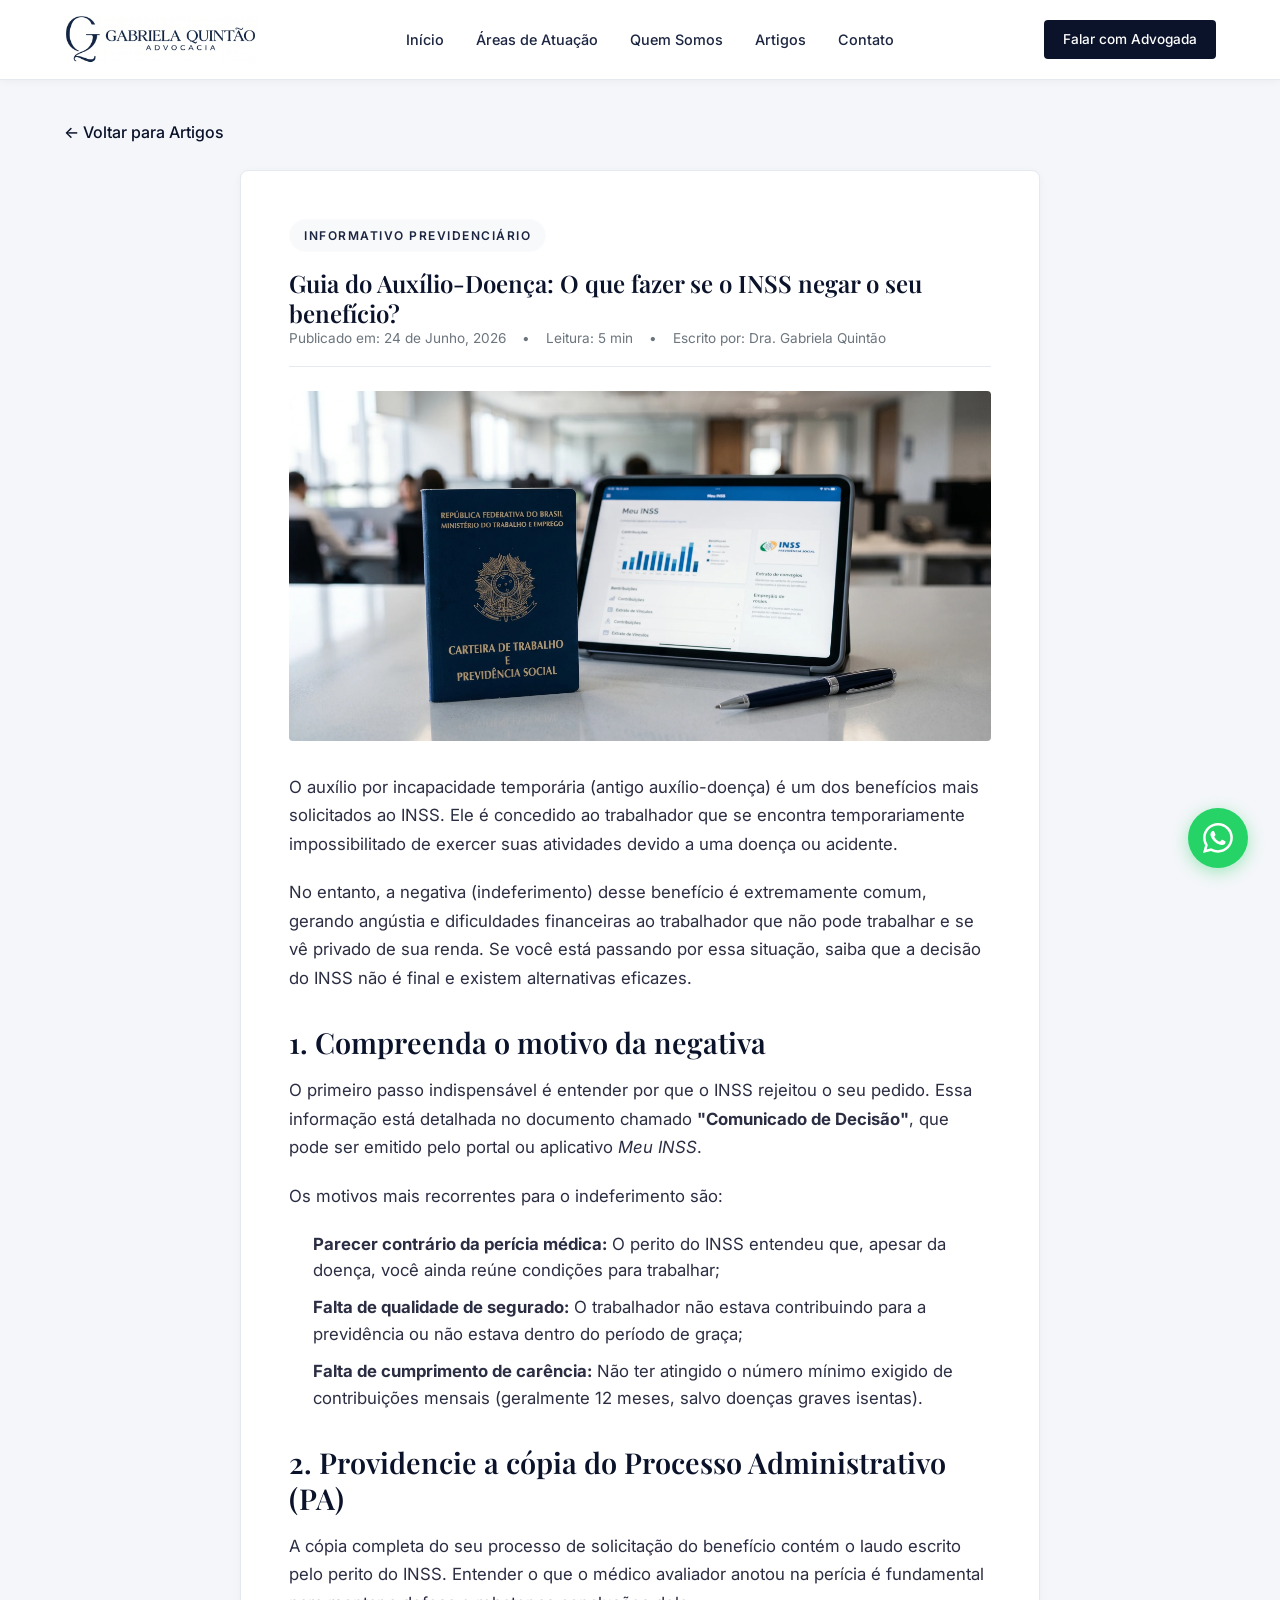
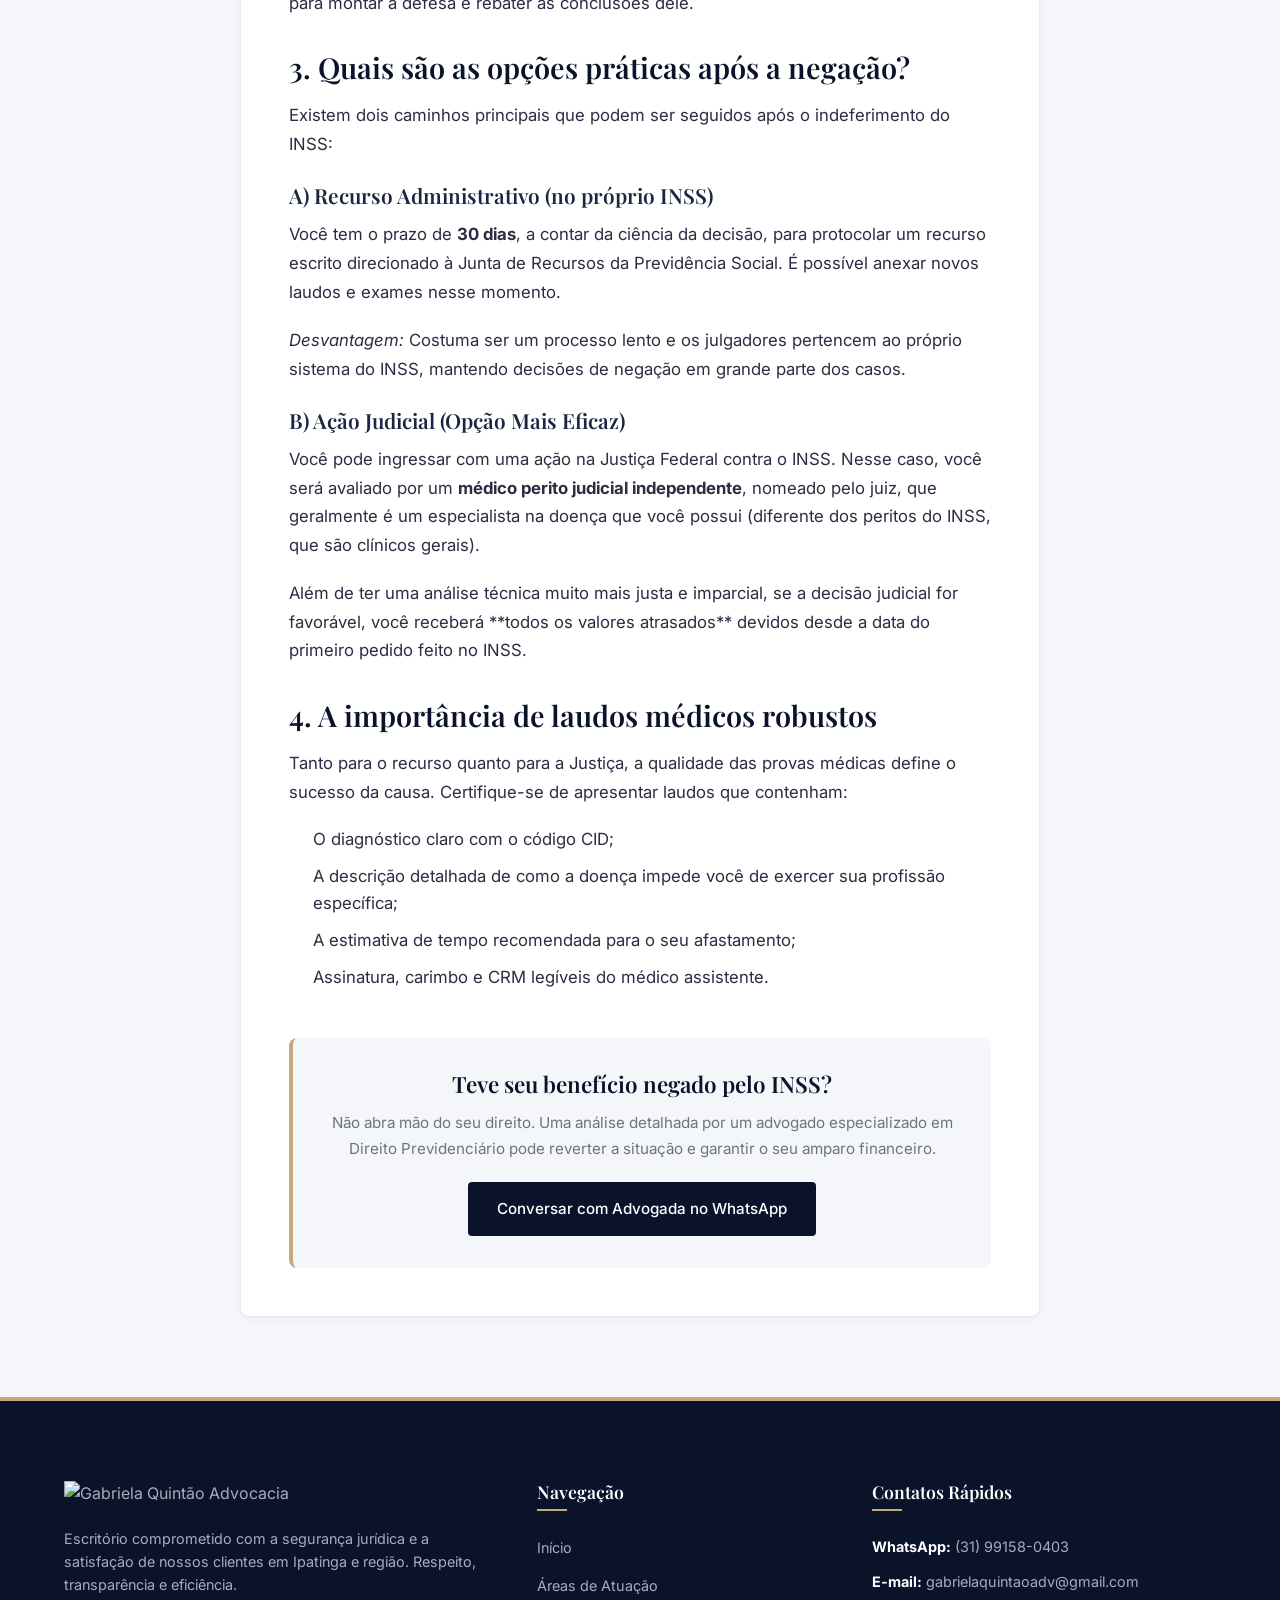
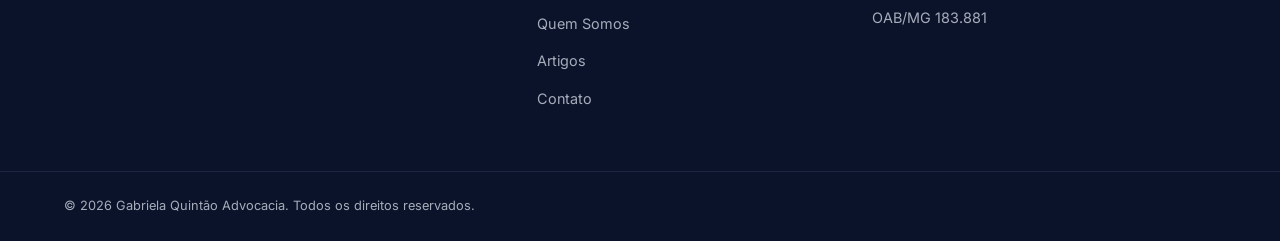
==== artigo-auxilio-doenca.html @ 4e2f2a91 "Primeira versão do site da Dra Gabriela Quintão" ====
<!doctype html>
<html lang="pt-BR">
  <head>
    <meta charset="UTF-8" />
    <meta name="viewport" content="width=device-width, initial-scale=1.0" />
    <title>
      INSS Negou o Auxílio-Doença? Veja o que Fazer | Gabriela Quintão Advocacia
    </title>
    <meta
      name="description"
      content="Saiba exatamente o que fazer e quais documentos apresentar caso o INSS tenha indeferido o seu benefício por incapacidade temporária (auxílio-doença)."
    />

    <!-- Google Fonts -->
    <link rel="preconnect" href="https://fonts.googleapis.com" />
    <link rel="preconnect" href="https://fonts.gstatic.com" crossorigin />
    <link
      href="https://fonts.googleapis.com/css2?family=Inter:wght@300;400;500;600;700&family=Playfair+Display:ital,wght@0,400;0,500;0,600;0,700;1,400&display=swap"
      rel="stylesheet"
    />

    <!-- CSS principal -->
    <link rel="stylesheet" href="assets/css/style.css" />
    <link rel="stylesheet" href="assets/css/article.css" />
  </head>
  <body>
    <!-- Header / Menu de Navegação -->
    <header class="main-header">
      <div class="header-container">
        <a href="index.html#home" class="logo-link">
          <div class="logo-box">
            <img
              src="assets/images/logo_azul.webp"
              alt="Gabriela Quintão Advocacia"
              class="logo-img-file"
              onload="
                this.nextElementSibling.style.display = 'none';
                this.nextElementSibling.nextElementSibling.style.display =
                  'none';
              "
              onerror="this.style.display = 'none'"
            />
            <span class="logo-initials">GQ</span>
            <div class="logo-text">
              <span class="logo-title">GABRIELA QUINTÃO</span>
              <span class="logo-subtitle">ADVOCACIA</span>
            </div>
          </div>
        </a>

        <!-- Navegação Desktop -->
        <nav class="desktop-nav">
          <ul>
            <li><a href="index.html#home">Início</a></li>
            <li><a href="index.html#areas">Áreas de Atuação</a></li>
            <li><a href="index.html#sobre">Quem Somos</a></li>
            <li><a href="index.html#artigos">Artigos</a></li>
            <li><a href="index.html#contato">Contato</a></li>
          </ul>
        </nav>

        <!-- Botão de Ação Rápida (CTA) -->
        <div class="header-cta">
          <a
            href="https://wa.me/5531991580403?text=Olá,%20Dra.%20Gabriela.%20Gostaria%20de%20agendar%20uma%20consulta%20jurídica."
            target="_blank"
            class="btn btn-primary btn-sm"
          >
            Falar com Advogada
          </a>
        </div>

        <!-- Botão Menu Mobile (Hamburguer) -->
        <button class="mobile-menu-toggle" aria-label="Abrir Menu">
          <span class="bar"></span>
          <span class="bar"></span>
          <span class="bar"></span>
        </button>
      </div>
    </header>

    <!-- Navegação Mobile (Drawer) -->
    <div class="mobile-nav-overlay"></div>
    <nav class="mobile-nav">
      <div class="mobile-nav-header">
        <div class="logo-box">
          <img
            src="assets/images/logo.webp"
            alt="Gabriela Quintão Advocacia"
            class="logo-img-file"
            onload="
              this.nextElementSibling.style.display = 'none';
              this.nextElementSibling.nextElementSibling.style.display = 'none';
            "
            onerror="this.style.display = 'none'"
          />
          <span class="logo-initials">GQ</span>
          <div class="logo-text">
            <span class="logo-title">GABRIELA QUINTÃO</span>
            <span class="logo-subtitle">ADVOCACIA</span>
          </div>
        </div>
        <button class="mobile-menu-close" aria-label="Fechar Menu">
          &times;
        </button>
      </div>
      <ul>
        <li><a href="index.html#home">Início</a></li>
        <li><a href="index.html#areas">Áreas de Atuação</a></li>
        <li><a href="index.html#sobre">Quem Somos</a></li>
        <li><a href="index.html#artigos">Artigos</a></li>
        <li><a href="index.html#contato">Contato</a></li>
      </ul>
      <div class="mobile-nav-footer">
        <a
          href="https://wa.me/5531991580403?text=Olá,%20Dra.%20Gabriela.%20Gostaria%20de%20agendar%20uma%20consulta%20jurídica."
          target="_blank"
          class="btn btn-primary w-full"
        >
          Agendar Consulta
        </a>
      </div>
    </nav>

    <!-- Conteúdo Principal do Artigo -->
    <main class="article-page">
      <div class="container">
        <a href="index.html#artigos" class="back-link">
          &larr; Voltar para Artigos
        </a>

        <article class="article-container">
          <span class="badge">Informativo Previdenciário</span>
          <h1>
            Guia do Auxílio-Doença: O que fazer se o INSS negar o seu benefício?
          </h1>

          <div class="article-meta-info">
            <span>Publicado em: 24 de Junho, 2026</span>
            <span>•</span>
            <span>Leitura: 5 min</span>
            <span>•</span>
            <span>Escrito por: Dra. Gabriela Quintão</span>
          </div>

          <img
            src="assets/images/artigo_inss.webp"
            alt="Documentos sobre a mesa com carteira de trabalho"
            class="article-banner"
            onerror="
              this.src =
                'https://images.unsplash.com/photo-1450133064473-71024230f91b?q=80&w=800&auto=format&fit=crop'
            "
          />

          <div class="article-content">
            <p>
              O auxílio por incapacidade temporária (antigo auxílio-doença) é um
              dos benefícios mais solicitados ao INSS. Ele é concedido ao
              trabalhador que se encontra temporariamente impossibilitado de
              exercer suas atividades devido a uma doença ou acidente.
            </p>

            <p>
              No entanto, a negativa (indeferimento) desse benefício é
              extremamente comum, gerando angústia e dificuldades financeiras ao
              trabalhador que não pode trabalhar e se vê privado de sua renda.
              Se você está passando por essa situação, saiba que a decisão do
              INSS não é final e existem alternativas eficazes.
            </p>

            <h2>1. Compreenda o motivo da negativa</h2>
            <p>
              O primeiro passo indispensável é entender por que o INSS rejeitou
              o seu pedido. Essa informação está detalhada no documento chamado
              <strong>"Comunicado de Decisão"</strong>, que pode ser emitido
              pelo portal ou aplicativo <em>Meu INSS</em>.
            </p>
            <p>Os motivos mais recorrentes para o indeferimento são:</p>
            <ul>
              <li>
                <strong>Parecer contrário da perícia médica:</strong> O perito
                do INSS entendeu que, apesar da doença, você ainda reúne
                condições para trabalhar;
              </li>
              <li>
                <strong>Falta de qualidade de segurado:</strong> O trabalhador
                não estava contribuindo para a previdência ou não estava dentro
                do período de graça;
              </li>
              <li>
                <strong>Falta de cumprimento de carência:</strong> Não ter
                atingido o número mínimo exigido de contribuições mensais
                (geralmente 12 meses, salvo doenças graves isentas).
              </li>
            </ul>

            <h2>2. Providencie a cópia do Processo Administrativo (PA)</h2>
            <p>
              A cópia completa do seu processo de solicitação do benefício
              contém o laudo escrito pelo perito do INSS. Entender o que o
              médico avaliador anotou na perícia é fundamental para montar a
              defesa e rebater as conclusões dele.
            </p>

            <h2>3. Quais são as opções práticas após a negação?</h2>
            <p>
              Existem dois caminhos principais que podem ser seguidos após o
              indeferimento do INSS:
            </p>

            <h3>A) Recurso Administrativo (no próprio INSS)</h3>
            <p>
              Você tem o prazo de <strong>30 dias</strong>, a contar da ciência
              da decisão, para protocolar um recurso escrito direcionado à Junta
              de Recursos da Previdência Social. É possível anexar novos laudos
              e exames nesse momento.
            </p>
            <p>
              <em>Desvantagem:</em> Costuma ser um processo lento e os
              julgadores pertencem ao próprio sistema do INSS, mantendo decisões
              de negação em grande parte dos casos.
            </p>

            <h3>B) Ação Judicial (Opção Mais Eficaz)</h3>
            <p>
              Você pode ingressar com uma ação na Justiça Federal contra o INSS.
              Nesse caso, você será avaliado por um
              <strong>médico perito judicial independente</strong>, nomeado pelo
              juiz, que geralmente é um especialista na doença que você possui
              (diferente dos peritos do INSS, que são clínicos gerais).
            </p>
            <p>
              Além de ter uma análise técnica muito mais justa e imparcial, se a
              decisão judicial for favorável, você receberá **todos os valores
              atrasados** devidos desde a data do primeiro pedido feito no INSS.
            </p>

            <h2>4. A importância de laudos médicos robustos</h2>
            <p>
              Tanto para o recurso quanto para a Justiça, a qualidade das provas
              médicas define o sucesso da causa. Certifique-se de apresentar
              laudos que contenham:
            </p>
            <ul>
              <li>O diagnóstico claro com o código CID;</li>
              <li>
                A descrição detalhada de como a doença impede você de exercer
                sua profissão específica;
              </li>
              <li>A estimativa de tempo recomendada para o seu afastamento;</li>
              <li>Assinatura, carimbo e CRM legíveis do médico assistente.</li>
            </ul>

            <div class="article-cta-box">
              <h4>Teve seu benefício negado pelo INSS?</h4>
              <p>
                Não abra mão do seu direito. Uma análise detalhada por um
                advogado especializado em Direito Previdenciário pode reverter a
                situação e garantir o seu amparo financeiro.
              </p>
              <a
                href="https://wa.me/5531991580403?text=Olá,%20Dra.%20Gabriela.%20Li%20seu%20artigo%20sobre%20Auxílio-Doença%20e%20gostaria%20de%20uma%20consulta%20sobre%20meu%20benefício%20negado."
                target="_blank"
                class="btn btn-primary"
              >
                Conversar com Advogada no WhatsApp
              </a>
            </div>
          </div>
        </article>
      </div>
    </main>

    <!-- Rodapé (Footer) -->
    <footer class="main-footer">
      <div class="container footer-container">
        <div class="footer-about">
          <img
            src="assets/images/logo.webp"
            alt="Gabriela Quintão Advocacia"
            class="footer-logo-img"
          />
          <p>
            Escritório comprometido com a segurança jurídica e a satisfação de
            nossos clientes em Ipatinga e região. Respeito, transparência e
            eficiência.
          </p>
        </div>
        <div class="footer-links">
          <h4>Navegação</h4>
          <ul>
            <li><a href="index.html#home">Início</a></li>
            <li><a href="index.html#areas">Áreas de Atuação</a></li>
            <li><a href="index.html#sobre">Quem Somos</a></li>
            <li><a href="index.html#artigos">Artigos</a></li>
            <li><a href="index.html#contato">Contato</a></li>
          </ul>
        </div>
        <div class="footer-contact">
          <h4>Contatos Rápidos</h4>
          <p><strong>WhatsApp:</strong> (31) 99158-0403</p>
          <p><strong>E-mail:</strong> gabrielaquintaoadv@gmail.com</p>
          <p>OAB/MG 183.881</p>
        </div>
      </div>
      <div class="footer-bottom">
        <div class="container">
          <p>
            &copy; <span id="js-year">2026</span> Gabriela Quintão Advocacia.
            Todos os direitos reservados.
          </p>
        </div>
      </div>
    </footer>

    <!-- Botão Flutuante do WhatsApp -->
    <a
      href="https://wa.me/5531991580403?text=Olá,%20Dra.%20Gabriela.%20Gostaria%20de%20agendar%20uma%20consulta%20jurídica."
      target="_blank"
      class="float-whatsapp"
      aria-label="Falar conosco pelo WhatsApp"
    >
      <svg viewBox="0 0 16 16" width="30" height="30" fill="currentColor">
        <path
          d="M13.601 2.326A7.85 7.85 0 0 0 7.994 0C3.627 0 .068 3.558.064 7.926c0 1.399.366 2.76 1.057 3.965L0 16l4.204-1.102a7.9 7.9 0 0 0 3.79.965h.004c4.368 0 7.926-3.558 7.93-7.93A7.9 7.9 0 0 0 13.6 2.326zM7.994 14.521a6.6 6.6 0 0 1-3.356-.92l-.24-.144-2.494.654.666-2.433-.156-.251a6.56 6.56 0 0 1-1.007-3.505c0-3.626 2.957-6.584 6.591-6.584a6.56 6.56 0 0 1 4.66 1.931 6.56 6.56 0 0 1 1.928 4.66c-.004 3.639-2.961 6.592-6.592 6.592m3.615-4.934c-.197-.099-1.17-.578-1.353-.646-.182-.065-.315-.099-.445.099-.133.197-.513.646-.627.775-.114.133-.232.148-.43.05-.197-.1-.836-.308-1.592-.985-.59-.525-.985-1.175-1.103-1.372-.114-.198-.011-.304.088-.403.087-.088.197-.232.296-.346.1-.114.133-.198.198-.33.065-.134.034-.248-.015-.347-.05-.099-.445-1.076-.612-1.47-.16-.389-.323-.335-.445-.34-.114-.007-.247-.007-.38-.007a.73.73 0 0 0-.529.247c-.182.198-.691.677-.691 1.654s.71 1.916.81 2.049c.098.133 1.394 2.132 3.383 2.992.47.205.84.326 1.129.418.475.152.904.129 1.246.08.38-.058 1.171-.48 1.338-.943.164-.464.164-.86.114-.943-.049-.084-.182-.133-.38-.232"
        />
      </svg>
    </a>

    <!-- Javascript principal -->
    <script src="assets/js/main.js"></script>
  </body>
</html>
---- assets/css/style.css ----
/* ==========================================================================
   DESIGN SYSTEM & VARIABLES
   ========================================================================== */
:root {
  /* Color Palette */
  --primary-dark: #0b132b; /* Deep Navy (Trust & Authority) */
  --primary-dark-medium: #1c2541; /* Medium Navy */
  --primary-accent: #c5a880; /* Luxury Soft Gold/Champagne */
  --primary-accent-hover: #b39369; /* Darker Gold */
  --bg-soft: #f4f6f9; /* Slate Light Grey */
  --bg-white: #ffffff;
  --text-main: #2b2d42; /* Charcoal for high readability */
  --text-muted: #6c757d; /* Slate Gray */
  --border-color: #e5e9f0; /* Clean border lines */

  /* Shadows */
  --shadow-sm: 0 2px 8px rgba(11, 19, 43, 0.04);
  --shadow-md: 0 8px 30px rgba(11, 19, 43, 0.06);
  --shadow-lg: 0 15px 45px rgba(11, 19, 43, 0.1);

  /* Border Radius */
  --radius-sm: 4px;
  --radius-md: 8px;
  --radius-lg: 16px;

  /* Transitions */
  --transition-fast: 0.2s ease;
  --transition-smooth: 0.3s cubic-bezier(0.25, 0.8, 0.25, 1);

  /* Layout */
  --header-height: 80px;
  --max-width: 1200px;
}

/* ==========================================================================
   RESET & BASE STYLES
   ========================================================================== */
*,
*::before,
*::after {
  box-sizing: border-box;
  margin: 0;
  padding: 0;
}

html {
  scroll-behavior: smooth;
  font-size: 16px;
  overflow-x: hidden;
  max-width: 100%;
}

body {
  font-family: "Inter", sans-serif;
  color: var(--text-main);
  background-color: var(--bg-white);
  line-height: 1.6;
  overflow-x: hidden;
  max-width: 100%;
  position: relative;
}

h1,
h2,
h3,
h4,
h5,
h6 {
  font-family: "Playfair Display", serif;
  font-weight: 600;
  color: var(--primary-dark);
  line-height: 1.25;
}

a {
  color: inherit;
  text-decoration: none;
  transition: var(--transition-fast);
}

ul {
  list-style: none;
}

img {
  max-width: 100%;
  height: auto;
  display: block;
}

.container {
  width: 100%;
  max-width: var(--max-width);
  margin: 0 auto;
  padding: 0 24px;
}

.w-full {
  width: 100%;
}

.text-center {
  text-align: center;
}

/* ==========================================================================
   REUSABLE COMPONENTS
   ========================================================================== */
/* Buttons */
.btn {
  display: inline-flex;
  align-items: center;
  justify-content: center;
  gap: 8px;
  padding: 14px 28px;
  font-size: 0.95rem;
  font-weight: 500;
  border-radius: var(--radius-sm);
  cursor: pointer;
  transition: var(--transition-smooth);
  font-family: "Inter", sans-serif;
  border: 1px solid transparent;
  max-width: 100%;
}

.btn-sm {
  padding: 8px 18px;
  font-size: 0.85rem;
}

.btn-primary {
  background-color: var(--primary-dark);
  color: var(--bg-white);
}

.btn-primary:hover {
  background-color: var(--primary-dark-medium);
  transform: translateY(-2px);
  box-shadow: var(--shadow-sm);
}

.btn-outline {
  background-color: rgba(255, 255, 255, 0.25);
  backdrop-filter: blur(10px);
  -webkit-backdrop-filter: blur(10px);
  color: var(--primary-dark);
  border: 1px solid rgba(11, 19, 43, 0.15);
  box-shadow: 0 4px 15px rgba(0, 0, 0, 0.03);
}

.btn-outline:hover {
  background-color: rgba(255, 255, 255, 0.45);
  color: var(--primary-dark);
  border-color: rgba(11, 19, 43, 0.3);
  transform: translateY(-2px);
  box-shadow: 0 6px 20px rgba(11, 19, 43, 0.08);
}

/* Badges */
.badge {
  display: inline-block;
  padding: 6px 14px;
  background-color: rgba(244, 246, 249, 0.6);
  backdrop-filter: blur(6px);
  -webkit-backdrop-filter: blur(6px);
  color: var(--primary-dark-medium);
  font-size: 0.75rem;
  font-weight: 600;
  text-transform: uppercase;
  letter-spacing: 1.5px;
  border-radius: 50px;
  border: 1px solid rgba(255, 255, 255, 0.4);
  margin-bottom: 16px;
}

/* Section Header */
.section-header {
  margin-bottom: 50px;
  display: flex;
  flex-direction: column;
  align-items: center;
}

.section-header h2 {
  font-size: 2.5rem;
  margin-bottom: 16px;
  position: relative;
  display: inline-block;
}

.section-header h2::after {
  content: "";
  display: block;
  width: 60px;
  height: 3px;
  background-color: var(--primary-accent);
  margin: 12px auto 0;
}

.section-subtitle {
  font-size: 1.1rem;
  color: var(--text-muted);
  max-width: 600px;
  margin: 0 auto;
}

/* ==========================================================================
   HEADER & NAVIGATION
   ========================================================================== */
.main-header {
  height: var(--header-height);
  background-color: rgba(255, 255, 255, 0.95);
  backdrop-filter: blur(10px);
  position: fixed;
  top: 0;
  left: 0;
  width: 100%;
  z-index: 1000;
  border-bottom: 1px solid var(--border-color);
  box-shadow: var(--shadow-sm);
  transition: var(--transition-smooth);
}

.header-container {
  height: 100%;
  display: flex;
  align-items: center;
  justify-content: space-between;
  max-width: var(--max-width);
  margin: 0 auto;
  padding: 0 24px;
}

/* Logo Box */
.logo-box {
  display: flex;
  align-items: center;
  gap: 12px;
}

.logo-img-file {
  max-height: 48px;
  width: auto;
  object-fit: contain;
  border-radius: var(--radius-sm);
}

.logo-initials {
  font-family: "Playfair Display", serif;
  font-size: 1.8rem;
  font-weight: 700;
  background-color: var(--primary-dark);
  color: var(--primary-accent);
  width: 48px;
  height: 48px;
  display: flex;
  align-items: center;
  justify-content: center;
  border-radius: var(--radius-sm);
  border: 1px solid var(--primary-accent);
}

.logo-text {
  display: flex;
  flex-direction: column;
}

.logo-title {
  font-family: "Playfair Display", serif;
  font-size: 1.1rem;
  font-weight: 700;
  letter-spacing: 0.5px;
  color: var(--primary-dark);
}

.logo-subtitle {
  font-family: "Inter", sans-serif;
  font-size: 0.65rem;
  font-weight: 600;
  letter-spacing: 4px;
  color: var(--text-muted);
}

/* Desktop Nav */
.desktop-nav ul {
  display: flex;
  gap: 32px;
}

.desktop-nav a {
  font-size: 0.9rem;
  font-weight: 500;
  color: var(--primary-dark-medium);
}

.desktop-nav a:hover {
  color: var(--primary-accent-hover);
}

/* Mobile Menu Toggle */
.mobile-menu-toggle {
  display: none;
  flex-direction: column;
  gap: 6px;
  background: transparent;
  border: none;
  cursor: pointer;
  padding: 4px;
  z-index: 1002;
}

.mobile-menu-toggle .bar {
  width: 24px;
  height: 2px;
  background-color: var(--primary-dark);
  transition: var(--transition-fast);
}

/* ==========================================================================
   MOBILE NAV DRAWER
   ========================================================================== */
.mobile-nav-overlay {
  position: fixed;
  top: 0;
  left: 0;
  width: 100vw;
  height: 100vh;
  background-color: rgba(11, 19, 43, 0.4);
  backdrop-filter: blur(4px);
  z-index: 1001;
  opacity: 0;
  visibility: hidden;
  transition: var(--transition-smooth);
}

.mobile-nav-overlay.active {
  opacity: 1;
  visibility: visible;
}

.mobile-nav {
  position: fixed;
  top: 0;
  right: -300px;
  width: 300px;
  height: 100vh;
  background-color: var(--bg-white);
  z-index: 1002;
  padding: 32px;
  box-shadow: var(--shadow-lg);
  display: flex;
  flex-direction: column;
  justify-content: space-between;
  visibility: hidden;
  transition: right 0.3s cubic-bezier(0.25, 0.8, 0.25, 1), visibility 0.3s cubic-bezier(0.25, 0.8, 0.25, 1);
}

.mobile-nav.active {
  right: 0;
  visibility: visible;
}

.mobile-nav-header {
  display: flex;
  justify-content: space-between;
  align-items: center;
  margin-bottom: 40px;
}

.mobile-nav .logo-img-file {
  max-height: 38px;
}

.mobile-nav .logo-initials {
  width: 38px;
  height: 38px;
  font-size: 1.4rem;
}

.mobile-nav .logo-title {
  font-size: 0.95rem;
}

.mobile-nav .logo-subtitle {
  font-size: 0.55rem;
  letter-spacing: 3px;
}

.mobile-menu-close {
  font-size: 2rem;
  background: transparent;
  border: none;
  cursor: pointer;
  color: var(--primary-dark);
}

.mobile-nav ul {
  display: flex;
  flex-direction: column;
  gap: 24px;
}

.mobile-nav ul a {
  font-size: 1.1rem;
  font-weight: 500;
  color: var(--primary-dark);
  display: block;
  padding: 8px 0;
}

.mobile-nav-footer {
  margin-top: auto;
}

/* ==========================================================================
   HERO SECTION
   ========================================================================== */
.hero-section {
  padding-top: calc(var(--header-height) + 80px);
  padding-bottom: 100px;
  background-color: var(--bg-soft);
  background-image: url("../images/foto_hero.webp");
  background-size: cover;
  background-position: center right;
  background-repeat: no-repeat;
  display: flex;
  align-items: center;
  min-height: calc(100vh - var(--header-height));
}

.hero-container {
  display: flex;
  align-items: center;
  justify-content: flex-start;
  width: 100%;
}

.hero-content {
  max-width: 600px;
  width: 100%;
  z-index: 2;
}

.hero-content h1 {
  font-size: 3.5rem;
  font-weight: 700;
  margin-bottom: 24px;
  letter-spacing: -0.5px;
}

.hero-content p {
  font-size: 1.15rem;
  color: var(--text-main);
  margin-bottom: 40px;
  max-width: 540px;
}

.hero-actions {
  display: flex;
  flex-wrap: wrap;
  gap: 16px;
}

.hero-actions .btn {
  width: 340px;
  max-width: 100%;
}

.icon-whatsapp {
  display: inline-block;
}

/* ==========================================================================
   AREAS DE ATUACAO (PRACTICE AREAS)
   ========================================================================== */
.areas-section {
  padding: 100px 0;
  background-color: var(--bg-white);
}

.areas-grid {
  display: grid;
  grid-template-columns: repeat(2, 1fr);
  gap: 32px;
}

.area-card {
  background-color: var(--bg-white);
  padding: 40px;
  border-radius: var(--radius-md);
  border: 1px solid var(--border-color);
  box-shadow: var(--shadow-sm);
  transition: var(--transition-smooth);
}

.area-card:hover {
  transform: translateY(-8px);
  box-shadow: var(--shadow-lg);
  border-color: var(--primary-accent);
}

.card-icon {
  color: var(--primary-accent);
  margin-bottom: 24px;
}

.area-card h3 {
  font-size: 1.6rem;
  margin-bottom: 16px;
}

.card-desc {
  color: var(--text-muted);
  font-size: 0.95rem;
  margin-bottom: 24px;
}

.card-list {
  display: flex;
  flex-direction: column;
  gap: 12px;
  border-top: 1px solid var(--border-color);
  padding-top: 20px;
}

.card-list li {
  font-size: 0.9rem;
  position: relative;
  padding-left: 24px;
  color: var(--text-main);
}

.card-list li::before {
  content: "✓";
  position: absolute;
  left: 0;
  color: var(--primary-accent);
  font-weight: 700;
}

/* ==========================================================================
   ABOUT SECTION (QUEM SOMOS)
   ========================================================================== */
.about-section {
  padding: 100px 0;
  background-color: var(--bg-soft);
}

.about-container {
  display: grid;
  grid-template-columns: 0.9fr 1.1fr;
  gap: 60px;
  align-items: center;
}

.about-image-wrapper {
  position: relative;
}

.about-image {
  width: 100%;
  height: 480px;
  object-fit: cover;
  border-radius: var(--radius-md);
  box-shadow: var(--shadow-lg);
  background-color: var(--primary-dark-medium);
}

.experience-badge {
  position: absolute;
  bottom: -20px;
  right: -20px;
  background-color: var(--primary-dark);
  color: var(--bg-white);
  padding: 14px 24px 14px 20px; /* Compensates for the 4px left border */
  border-radius: var(--radius-md);
  border-left: 4px solid var(--primary-accent);
  box-shadow: var(--shadow-lg);
  display: flex;
  flex-direction: column;
  align-items: center;
  justify-content: center;
  text-align: center;
}


.exp-number {
  font-family: "Playfair Display", serif;
  font-size: 1.7rem;
  font-weight: 700;
  line-height: 1;
  color: var(--primary-accent);
  display: inline-flex;
  align-items: center;
  justify-content: center;
  gap: 8px;
  width: 100%;
  font-variant-numeric: lining-nums;
  font-feature-settings: "lnum";
}

.badge-stars {
  color: var(--bg-white);
  font-size: 0.85rem; /* slightly smaller to match the smaller 5 */
  letter-spacing: 1px;
  line-height: 1;
  font-family: Arial, sans-serif; /* standard sans-serif stars are perfectly centered */
  display: inline-flex;
  align-items: center;
  transform: translateY(-1px); /* micro-nudge for optical vertical centering */
  opacity: 0.85; /* slight opacity for visual elegance */
}

.exp-text {
  font-size: 0.75rem;
  font-weight: 500;
  text-transform: uppercase;
  letter-spacing: 1px;
  margin-top: 4px;
}

.about-content h2 {
  font-size: 2.5rem;
  margin-bottom: 24px;
}


.about-content p {
  color: var(--text-muted);
  margin-bottom: 16px;
}

.about-values {
  display: flex;
  flex-direction: column;
  gap: 20px;
  margin-top: 32px;
}

.value-item {
  display: flex;
  gap: 16px;
  align-items: flex-start;
}

.value-bullet {
  width: 8px;
  height: 8px;
  background-color: var(--primary-accent);
  border-radius: 50%;
  margin-top: 8px;
  flex-shrink: 0;
}

.value-item strong {
  font-family: "Playfair Display", serif;
  font-size: 1.1rem;
  color: var(--primary-dark);
  display: block;
  margin-bottom: 4px;
}

.value-item p {
  margin-bottom: 0;
  font-size: 0.9rem;
}

/* ==========================================================================
   REVIEWS SECTION
   ========================================================================== */
.reviews-section {
  padding: 100px 0;
  background-color: var(--bg-white);
}

.reviews-slider-container {
  overflow: hidden;
  width: 100%;
  position: relative;
  padding: 10px 0;
}

.reviews-track {
  display: flex;
  gap: 30px;
  transition: transform 0.6s cubic-bezier(0.25, 1, 0.5, 1);
  will-change: transform;
}

.reviews-track .review-card {
  flex: 0 0 100%;
  box-sizing: border-box;
}

@media (min-width: 768px) {
  .reviews-track .review-card {
    flex: 0 0 calc((100% - 30px) / 2);
  }
}

@media (min-width: 1024px) {
  .reviews-track .review-card {
    flex: 0 0 calc((100% - 60px) / 3);
  }
}

.slider-controls {
  display: flex;
  justify-content: center;
  align-items: center;
  gap: 20px;
  margin-top: 30px;
}

.slider-btn {
  background-color: var(--bg-white);
  border: 1px solid var(--border-color);
  color: var(--primary-dark);
  width: 48px;
  height: 48px;
  border-radius: 50%;
  display: flex;
  align-items: center;
  justify-content: center;
  cursor: pointer;
  transition: var(--transition-fast);
  box-shadow: var(--shadow-sm);
}

.slider-btn:hover {
  background-color: var(--primary-dark);
  color: var(--bg-white);
  border-color: var(--primary-dark);
  transform: scale(1.05);
}

.slider-btn:active {
  transform: scale(0.95);
}

.review-card {
  background-color: var(--bg-soft);
  padding: 32px;
  border-radius: var(--radius-md);
  border: 1px solid var(--border-color);
  display: flex;
  flex-direction: column;
  justify-content: space-between;
}

.review-stars {
  color: #f59e0b; /* Golden Yellow */
  font-size: 1.2rem;
  margin-bottom: 16px;
  display: inline-flex;
  align-items: center;
  gap: 8px;
  line-height: 1;
}

.review-stars::before {
  content: "";
  display: inline-block;
  width: 16px;
  height: 16px;
  background-image: url('data:image/svg+xml;utf8,<svg xmlns="http://www.w3.org/2000/svg" viewBox="0 0 18 18"><path fill="%234285F4" d="M17.64 9.2c0-.63-.06-1.25-.16-1.84H9v3.47h4.84c-.21 1.12-.84 2.07-1.8 2.71v2.24h2.91c1.7-1.56 2.69-3.87 2.69-6.58z"/><path fill="%2334A853" d="M9 18c2.43 0 4.47-.8 5.96-2.18l-2.91-2.24c-.8.54-1.84.87-3.05.87-2.35 0-4.33-1.58-5.04-3.71H.92v2.3C2.4 15.98 5.48 18 9 18z"/><path fill="%23FBBC05" d="M3.96 10.74A5.4 5.4 0 0 1 3.6 9c0-.6.1-1.2.27-1.74V4.96H.92A8.99 8.99 0 0 0 0 9c0 1.48.36 2.89.98 4.14l3-2.4z"/><path fill="%23EA4335" d="M9 3.58c1.32 0 2.5.45 3.44 1.35L15 2.4C13.46.99 11.43 0 9 0 5.48 0 2.4 2.02.92 4.96l3.04 2.38C4.67 5.16 6.65 3.58 9 3.58z"/></svg>');
  background-size: contain;
  background-repeat: no-repeat;
  flex-shrink: 0;
  margin-top: -1px;
}

.review-text {
  font-size: 0.95rem;
  color: var(--text-main);
  line-height: 1.6;
  margin-bottom: 24px;
  font-style: italic;
}

.review-author {
  display: flex;
  align-items: center;
  gap: 12px;
}

.author-avatar {
  width: 40px;
  height: 40px;
  background: linear-gradient(135deg, #2b3a66 0%, var(--primary-dark) 100%);
  color: var(--bg-white);
  display: flex;
  align-items: center;
  justify-content: center;
  border-radius: 50%;
  font-weight: 600;
  box-shadow: 0 2px 6px rgba(11, 19, 43, 0.12);
}

.author-name {
  display: block;
  font-size: 0.9rem;
  font-weight: 600;
  color: var(--primary-dark);
}

.author-label {
  display: none;
}

/* ==========================================================================
   BLOG / ARTICLES
   ========================================================================== */
.blog-section {
  padding: 100px 0;
  background-color: var(--bg-soft);
}

.blog-grid {
  display: grid;
  grid-template-columns: repeat(2, 1fr);
  gap: 32px;
}

.blog-card {
  background-color: var(--bg-white);
  border-radius: var(--radius-md);
  overflow: hidden;
  box-shadow: var(--shadow-sm);
  border: 1px solid var(--border-color);
  transition: var(--transition-smooth);
}

.blog-card:hover {
  transform: translateY(-6px);
  box-shadow: var(--shadow-md);
}

.blog-image-box {
  height: 240px;
  overflow: hidden;
  background-color: var(--primary-dark-medium);
}

.blog-img {
  width: 100%;
  height: 100%;
  object-fit: cover;
  transition: var(--transition-smooth);
}

.blog-card:hover .blog-img {
  transform: scale(1.05);
}

.blog-body {
  padding: 32px;
}

.blog-meta {
  font-size: 0.75rem;
  font-weight: 600;
  text-transform: uppercase;
  color: var(--primary-accent);
  margin-bottom: 12px;
  letter-spacing: 0.5px;
}

.blog-card h3 {
  font-size: 1.4rem;
  margin-bottom: 12px;
}

.blog-card p {
  color: var(--text-muted);
  font-size: 0.9rem;
  margin-bottom: 24px;
}

.blog-link {
  font-size: 0.9rem;
  font-weight: 600;
  color: var(--primary-dark);
  display: inline-flex;
  align-items: center;
}

.blog-link:hover {
  color: var(--primary-accent-hover);
}

/* ==========================================================================
   CONTACT SECTION
   ========================================================================== */
.contact-section {
  padding: 100px 0;
  background-color: var(--bg-white);
}

.contact-grid {
  display: grid;
  grid-template-columns: 1fr 1.1fr;
  gap: 60px;
  align-items: start;
  margin-bottom: 60px;
  width: 100%;
  max-width: 100%;
}

.contact-info h3,
.contact-form-box h3 {
  font-size: 1.8rem;
  margin-bottom: 16px;
}

.contact-intro {
  color: var(--text-muted);
  margin-bottom: 32px;
}

.info-items {
  display: flex;
  flex-direction: column;
  gap: 28px;
}

.info-item {
  display: flex;
  gap: 20px;
}

.info-icon {
  width: 48px;
  height: 48px;
  background-color: var(--bg-soft);
  color: var(--primary-dark);
  display: flex;
  align-items: center;
  justify-content: center;
  border-radius: var(--radius-sm);
  border: 1px solid var(--border-color);
  flex-shrink: 0;
}

.info-item h4 {
  font-family: "Inter", sans-serif;
  font-size: 0.95rem;
  font-weight: 600;
  margin-bottom: 4px;
}

.info-item p {
  font-size: 0.9rem;
  color: var(--text-muted);
  overflow-wrap: break-word;
  word-wrap: break-word;
}

.contact-link {
  color: var(--primary-dark-medium);
  font-weight: 500;
  transition: var(--transition-fast);
  word-break: break-all;
}

.contact-link:hover {
  color: var(--primary-dark);
  text-decoration: underline;
}

/* Contact Form */
.contact-form-box {
  background-color: var(--bg-soft);
  padding: 40px;
  border-radius: var(--radius-md);
  border: 1px solid var(--border-color);
  width: 100%;
  max-width: 100%;
}

.contact-form {
  display: flex;
  flex-direction: column;
  gap: 20px;
  margin-top: 24px;
  width: 100%;
  max-width: 100%;
}

.form-row {
  display: grid;
  grid-template-columns: repeat(2, 1fr);
  gap: 16px;
  width: 100%;
  max-width: 100%;
}

.form-group {
  display: flex;
  flex-direction: column;
  gap: 8px;
  width: 100%;
  max-width: 100%;
  min-width: 0;
}

.form-group label {
  font-size: 0.85rem;
  font-weight: 600;
  color: var(--primary-dark);
}

.form-group input,
.form-group select,
.form-group textarea {
  width: 100%;
  max-width: 100%;
  min-width: 0;
  padding: 12px 16px;
  font-family: "Inter", sans-serif;
  font-size: 0.9rem;
  border: 1px solid var(--border-color);
  border-radius: var(--radius-sm);
  background-color: var(--bg-white);
  color: var(--text-main);
  transition: var(--transition-fast);
  outline: none;
}

.form-group select {
  text-overflow: ellipsis;
  white-space: nowrap;
  overflow: hidden;
}

.form-group input:focus,
.form-group select:focus,
.form-group textarea:focus {
  border-color: var(--primary-dark);
  box-shadow: 0 0 0 3px rgba(11, 19, 43, 0.05);
}

.form-feedback {
  font-size: 0.9rem;
  font-weight: 500;
  text-align: center;
  padding: 10px;
  border-radius: var(--radius-sm);
  display: none;
}

.form-feedback.success {
  display: block;
  background-color: #d1e7dd;
  color: #0f5132;
  border: 1px solid #badbcc;
}

.form-feedback.error {
  display: block;
  background-color: #f8d7da;
  color: #842029;
  border: 1px solid #f5c2c7;
}

/* Map Wrapper */
.map-wrapper {
  width: 100%;
  border-radius: var(--radius-md);
  overflow: hidden;
  box-shadow: var(--shadow-sm);
  border: 1px solid var(--border-color);
}

.map-wrapper iframe {
  display: block;
  width: 100%;
}

/* ==========================================================================
   FOOTER
   ========================================================================== */
.main-footer {
  background-color: var(--primary-dark);
  color: #a5adbb;
  padding: 80px 0 0;
  border-top: 4px solid var(--primary-accent);
}

.footer-container {
  display: grid;
  grid-template-columns: 1.2fr 0.8fr 1fr;
  gap: 60px;
  margin-bottom: 60px;
}

.footer-logo-img {
  max-height: 50px;
  width: auto;
  object-fit: contain;
  margin-bottom: 20px;
  display: block;
}

.footer-about p {
  font-size: 0.9rem;
  line-height: 1.6;
}

.footer-links h4,
.footer-contact h4 {
  font-family: "Playfair Display", serif;
  font-size: 1.1rem;
  color: var(--bg-white);
  margin-bottom: 24px;
  position: relative;
  padding-bottom: 8px;
}

.footer-links h4::after,
.footer-contact h4::after {
  content: "";
  position: absolute;
  bottom: 0;
  left: 0;
  width: 30px;
  height: 2px;
  background-color: var(--primary-accent);
}

.footer-links ul {
  display: flex;
  flex-direction: column;
  gap: 12px;
}

.footer-links a {
  font-size: 0.9rem;
}

.footer-links a:hover {
  color: var(--bg-white);
  padding-left: 4px;
}

.footer-contact p {
  font-size: 0.9rem;
  margin-bottom: 12px;
  overflow-wrap: break-word;
}

.footer-contact strong {
  color: var(--bg-white);
}

.footer-bottom {
  border-top: 1px solid #1c2541;
  padding: 24px 0;
  text-align: center;
  font-size: 0.8rem;
}

.footer-bottom .container {
  display: flex;
  justify-content: space-between;
  align-items: center;
}

.dev-credits {
  font-style: italic;
  color: #6c757d;
}

/* ==========================================================================
   FLOATING WHATSAPP
   ========================================================================== */
.float-whatsapp {
  position: fixed;
  bottom: 32px;
  right: 32px;
  background-color: #25d366;
  color: var(--bg-white);
  width: 60px;
  height: 60px;
  border-radius: 50%;
  display: flex;
  align-items: center;
  justify-content: center;
  box-shadow: 0 4px 16px rgba(37, 211, 102, 0.4);
  z-index: 999;
  transition: var(--transition-smooth);
  animation: pulseWhatsapp 2s infinite;
}

.float-whatsapp:hover {
  transform: scale(1.1);
  background-color: #20ba5a;
}

@keyframes pulseWhatsapp {
  0% {
    box-shadow: 0 0 0 0 rgba(37, 211, 102, 0.7);
  }
  70% {
    box-shadow: 0 0 0 15px rgba(37, 211, 102, 0);
  }
  100% {
    box-shadow: 0 0 0 0 rgba(37, 211, 102, 0);
  }
}

/* ==========================================================================
   RESPONSIVE DESIGN (MEDIA QUERIES)
   ========================================================================== */
@media (max-width: 1024px) {
  .desktop-nav,
  .header-cta {
    display: none;
  }

  .mobile-menu-toggle {
    display: flex;
  }

  .hero-section {
    background-image: url("../images/foto_hero_mobile.webp");
    background-size: 100% auto;
    background-position: center var(--header-height);
    background-repeat: no-repeat;
    text-align: center;
    padding-top: calc(var(--header-height) + 85vw);
    padding-bottom: 60px;
  }

  .hero-container {
    justify-content: center;
  }

  .hero-content {
    margin: 0 auto;
  }

  .hero-content p {
    margin-left: auto;
    margin-right: auto;
  }

  .hero-actions {
    justify-content: center;
  }

  .areas-grid {
    grid-template-columns: 1fr;
  }

  .about-container {
    grid-template-columns: 1fr;
    gap: 50px;
  }

  .about-image-wrapper {
    max-width: 400px;
    margin: 0 auto;
  }

  .about-image {
    height: 380px;
    object-position: center;
  }

  .experience-badge {
    left: 50%;
    right: auto;
    transform: translateX(-50%);
    bottom: -15px;
    padding: 8px 18px;
  }

  .exp-number {
    font-size: 1.6rem;
  }

  .exp-text {
    font-size: 0.65rem;
  }

  .reviews-grid {
    grid-template-columns: 1fr;
  }

  .blog-grid {
    grid-template-columns: 1fr;
  }

  .contact-grid {
    grid-template-columns: 1fr;
    gap: 40px;
  }

  .footer-container {
    grid-template-columns: 1fr;
    gap: 40px;
  }

  .footer-bottom .container {
    flex-direction: column;
    gap: 12px;
  }
}

@media (max-width: 768px) {
  html {
    font-size: 15px;
  }

  .areas-section,
  .about-section,
  .reviews-section,
  .blog-section,
  .contact-section {
    padding: 60px 0;
  }

  .btn {
    padding: 12px 20px;
    font-size: 0.9rem;
  }

  .badge {
    font-size: 0.68rem;
    padding: 4px 10px;
    margin-bottom: 12px;
    letter-spacing: 1.2px;
  }

  .hero-content h1 {
    font-size: 2.0rem;
  }

  .hero-content p {
    font-size: 1rem;
    margin-bottom: 24px;
  }

  .hero-actions {
    flex-direction: column;
    width: 100%;
  }

  .hero-actions .btn {
    width: 100%;
    justify-content: center;
  }

  .section-header h2 {
    font-size: 1.8rem;
  }

  .section-subtitle {
    font-size: 0.95rem;
  }

  /* Practice Areas Section */
  .area-card {
    padding: 24px;
  }

  .area-card h3 {
    font-size: 1.35rem;
  }

  .card-desc {
    font-size: 0.9rem;
    margin-bottom: 16px;
  }

  .card-list li {
    font-size: 0.85rem;
  }

  /* About Section */
  .about-content h2 {
    font-size: 1.8rem;
    margin-bottom: 16px;
  }


  .about-content p {
    font-size: 0.9rem;
  }

  .value-item strong {
    font-size: 1rem;
  }

  .value-item p {
    font-size: 0.85rem;
  }

  /* Reviews Section */
  .review-card {
    padding: 24px;
  }

  .review-text {
    font-size: 0.9rem;
    margin-bottom: 16px;
  }

  .author-name {
    font-size: 0.85rem;
  }

  /* Blog Section */
  .blog-body {
    padding: 24px 20px;
  }

  .blog-card h3 {
    font-size: 1.25rem;
  }

  .blog-card p {
    font-size: 0.85rem;
  }

  /* Contact Section */
  .contact-info h3,
  .contact-form-box h3 {
    font-size: 1.5rem;
  }

  .contact-intro {
    font-size: 0.9rem;
  }

  .info-item h4 {
    font-size: 0.9rem;
  }

  .info-item p {
    font-size: 0.85rem;
  }

  .form-row {
    grid-template-columns: 1fr;
  }

  .container,
  .header-container {
    padding: 0 16px;
  }

  .contact-form-box {
    padding: 24px 16px;
  }

  /* Footer */
  .footer-about p,
  .footer-links a,
  .footer-contact p {
    font-size: 0.85rem;
  }
}
---- assets/css/article.css ----
/* Estilos específicos para página de artigo */
.article-page {
    padding-top: calc(var(--header-height) + 40px);
    padding-bottom: 80px;
    background-color: var(--bg-soft);
}

.article-container {
    max-width: 800px;
    margin: 0 auto;
    background-color: var(--bg-white);
    padding: 48px;
    border-radius: var(--radius-md);
    border: 1px solid var(--border-color);
    box-shadow: var(--shadow-sm);
}

.article-meta-info {
    font-size: 0.85rem;
    color: var(--text-muted);
    margin-bottom: 24px;
    display: flex;
    gap: 16px;
    border-bottom: 1px solid var(--border-color);
    padding-bottom: 16px;
}

.article-content h2 {
    font-size: 1.8rem;
    margin-top: 32px;
    margin-bottom: 16px;
}

.article-content h3 {
    font-size: 1.3rem;
    margin-top: 24px;
    margin-bottom: 12px;
    color: var(--primary-dark-medium);
}

.article-content p {
    margin-bottom: 20px;
    font-size: 1.05rem;
    color: var(--text-main);
    line-height: 1.7;
}

.article-content ul, .article-content ol {
    margin-bottom: 24px;
    padding-left: 24px;
}

.article-content li {
    margin-bottom: 10px;
    font-size: 1.05rem;
    color: var(--text-main);
}

.article-banner {
    width: 100%;
    height: 350px;
    object-fit: cover;
    border-radius: var(--radius-sm);
    margin-bottom: 32px;
    background-color: var(--primary-dark-medium);
}

.back-link {
    display: inline-flex;
    align-items: center;
    gap: 8px;
    font-weight: 500;
    color: var(--primary-dark);
    margin-bottom: 24px;
    transition: var(--transition-fast);
}

.back-link:hover {
    color: var(--primary-accent-hover);
    transform: translateX(-4px);
}

.article-cta-box {
    background-color: var(--bg-soft);
    border-radius: var(--radius-md);
    padding: 32px;
    margin-top: 48px;
    border-left: 4px solid var(--primary-accent);
    text-align: center;
}

.article-cta-box h4 {
    font-size: 1.4rem;
    margin-bottom: 12px;
    color: var(--primary-dark);
}

.article-cta-box p {
    font-size: 0.95rem;
    color: var(--text-muted);
    margin-bottom: 20px;
}

@media (max-width: 768px) {
    .article-container {
        padding: 24px;
    }
    .article-banner {
        height: 200px;
    }
    .article-cta-box {
        padding: 24px 16px;
    }
    .article-cta-box .btn {
        width: 100%;
        justify-content: center;
    }
}
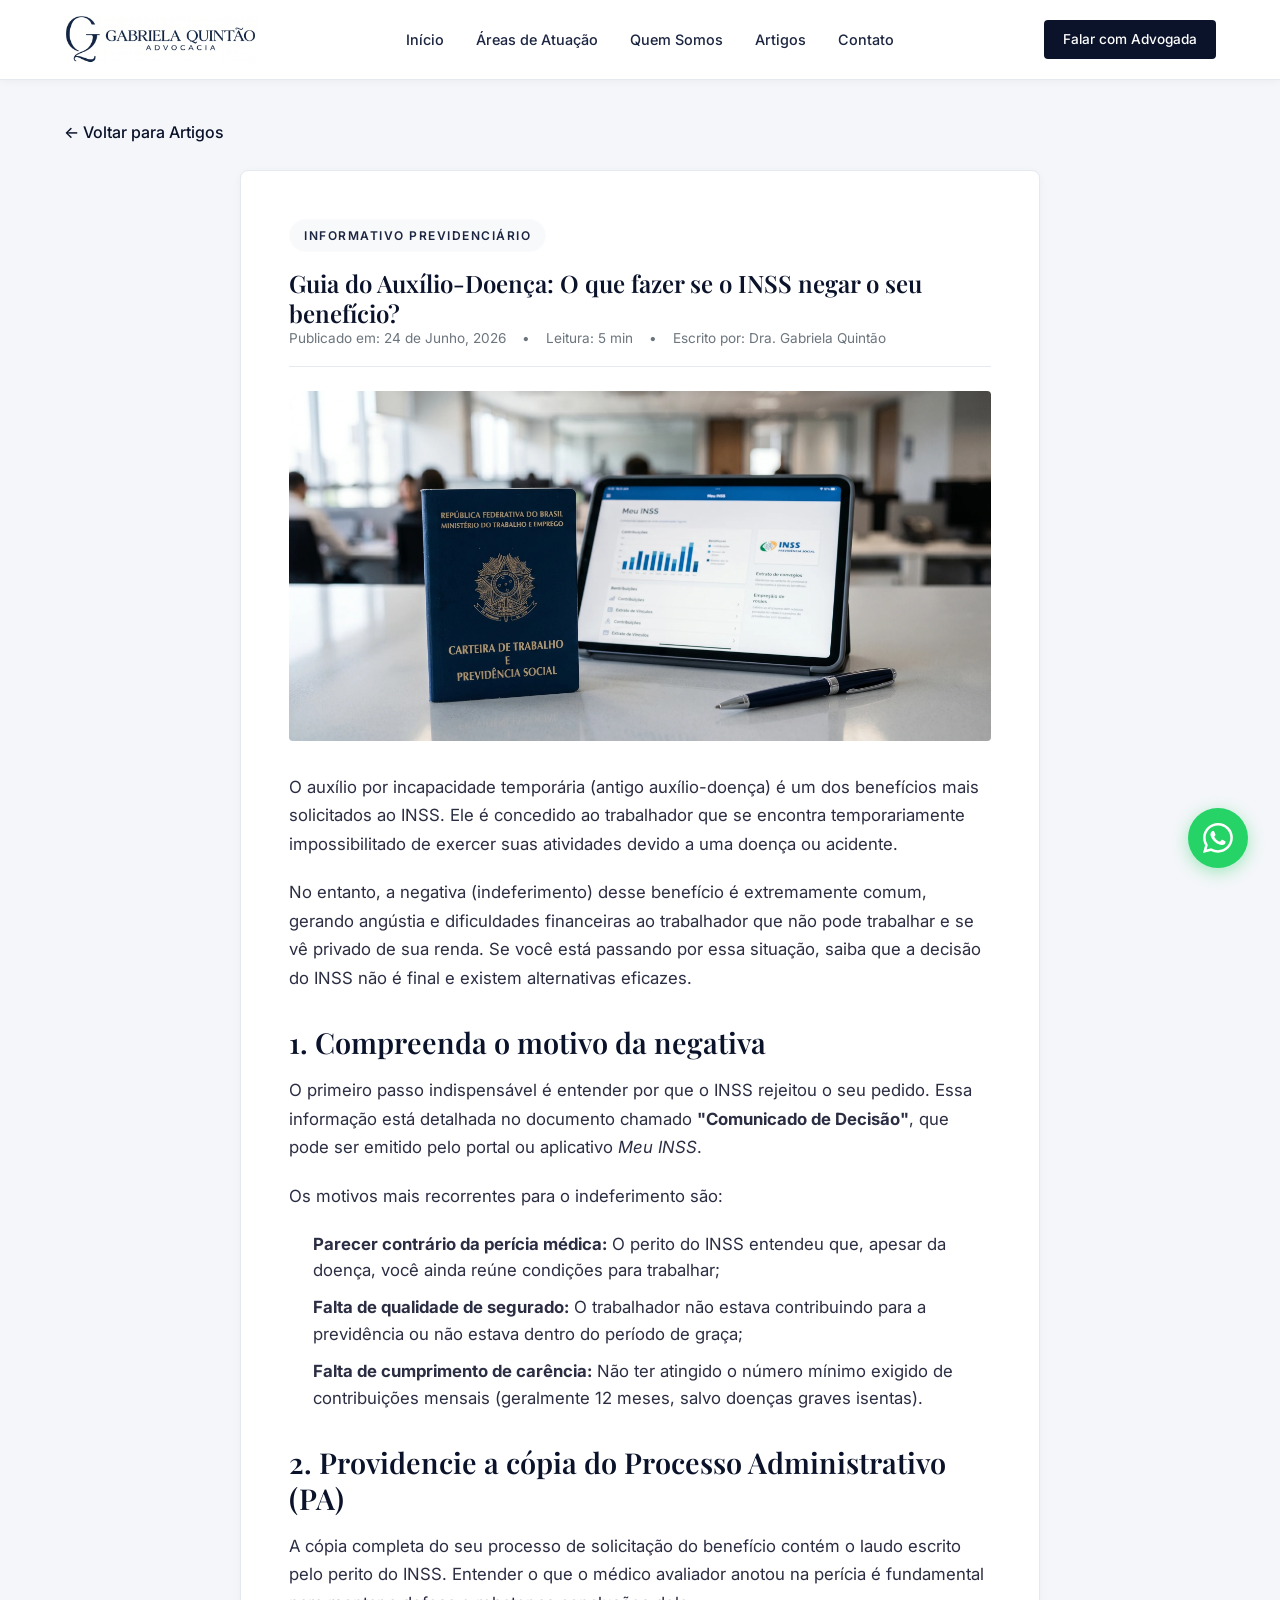
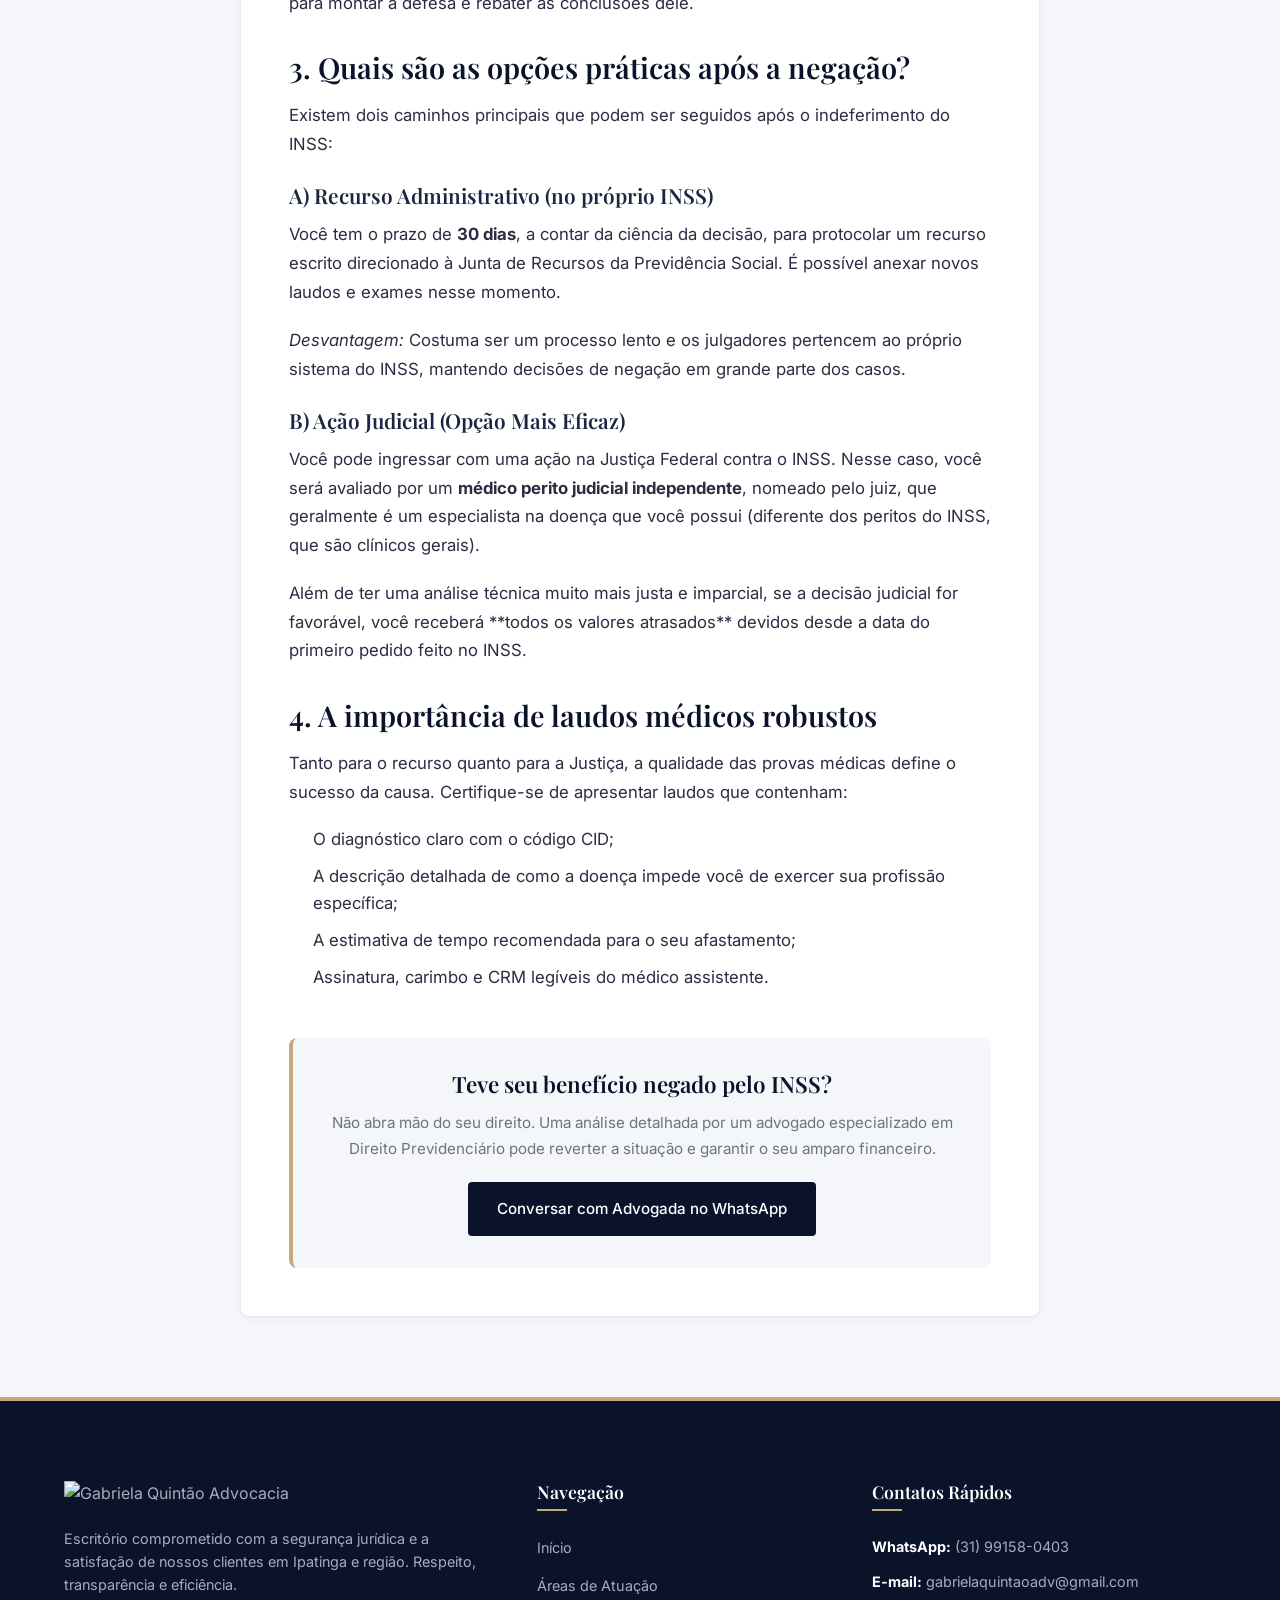
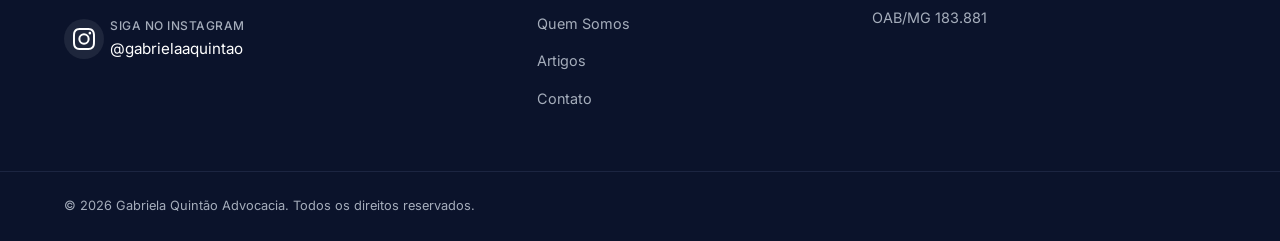
==== commit bc77effe: "adicionado o icone do instagram no rodape" ====
--- a/artigo-auxilio-doenca.html
+++ b/artigo-auxilio-doenca.html
@@ -286,6 +286,17 @@
             nossos clientes em Ipatinga e região. Respeito, transparência e
             eficiência.
           </p>
+          <a href="https://www.instagram.com/gabrielaaquintao" target="_blank" rel="noopener" class="instagram-card">
+            <div class="instagram-icon-box">
+              <svg viewBox="0 0 24 24" width="22" height="22" fill="currentColor">
+                <path d="M12 2.163c3.204 0 3.584.012 4.85.07 3.252.148 4.771 1.691 4.919 4.919.058 1.265.069 1.645.069 4.849 0 3.205-.012 3.584-.069 4.849-.149 3.225-1.664 4.771-4.919 4.919-1.266.058-1.644.07-4.85.07-3.204 0-3.584-.012-4.849-.07-3.26-.149-4.771-1.699-4.919-4.92-.058-1.265-.07-1.644-.07-4.849 0-3.204.013-3.583.07-4.849.149-3.227 1.664-4.771 4.919-4.919 1.266-.057 1.645-.069 4.849-.069zM12 0C8.741 0 8.333.014 7.053.072 2.695.272.273 2.69.073 7.051.014 8.333 0 8.741 0 12c0 3.259.014 3.668.072 4.948.2 4.358 2.618 6.78 6.98 6.98C8.333 23.986 8.741 24 12 24c3.259 0 3.668-.014 4.948-.072 4.354-.2 6.782-2.618 6.979-6.98.059-1.28.073-1.689.073-4.948 0-3.259-.014-3.667-.072-4.947-.196-4.354-2.617-6.78-6.979-6.98C15.668.014 15.259 0 12 0zm0 5.838a6.162 6.162 0 1 0 0 12.324 6.162 6.162 0 0 0 0-12.324zM12 16a4 4 0 1 1 0-8 4 4 0 0 1 0 8zm6.406-11.845a1.44 1.44 0 1 0 0 2.881 1.44 1.44 0 0 0 0-2.881z"/>
+              </svg>
+            </div>
+            <div class="instagram-text-box">
+              <span class="instagram-label">Siga no Instagram</span>
+              <span class="instagram-handle">@gabrielaaquintao</span>
+            </div>
+          </a>
         </div>
         <div class="footer-links">
           <h4>Navegação</h4>
--- a/assets/css/style.css
+++ b/assets/css/style.css
@@ -1153,6 +1153,73 @@
   color: var(--bg-white);
 }
 
+/* Instagram Footer Card */
+.instagram-card {
+  display: inline-flex;
+  align-items: center;
+  gap: 6px;
+  margin-top: 20px;
+  transition: var(--transition-smooth);
+}
+
+.instagram-card:hover {
+  transform: translateY(-1px);
+}
+
+.instagram-icon-box {
+  display: flex;
+  align-items: center;
+  justify-content: center;
+  width: 40px;
+  height: 40px;
+  background-color: rgba(255, 255, 255, 0.08);
+  border-radius: 50%;
+  color: #ffffff;
+  flex-shrink: 0;
+  transition: var(--transition-fast);
+}
+
+.instagram-card:hover .instagram-icon-box {
+  background-color: var(--primary-accent);
+  color: var(--primary-dark);
+}
+
+.instagram-card .instagram-icon-box svg {
+  color: #ffffff;
+  display: block;
+  transition: transform var(--transition-fast) ease;
+}
+
+.instagram-card:hover .instagram-icon-box svg {
+  color: var(--primary-dark);
+}
+
+.instagram-text-box {
+  display: flex;
+  flex-direction: column;
+  gap: 2px;
+}
+
+.instagram-label {
+  font-size: 0.75rem;
+  font-weight: 500;
+  text-transform: uppercase;
+  letter-spacing: 0.5px;
+  color: #a5adbb;
+  transition: var(--transition-fast);
+}
+
+.instagram-handle {
+  font-size: 0.95rem;
+  font-weight: 400;
+  color: #ffffff;
+  transition: var(--transition-fast);
+}
+
+.instagram-card:hover .instagram-handle {
+  color: var(--primary-accent);
+}
+
 .footer-bottom {
   border-top: 1px solid #1c2541;
   padding: 24px 0;
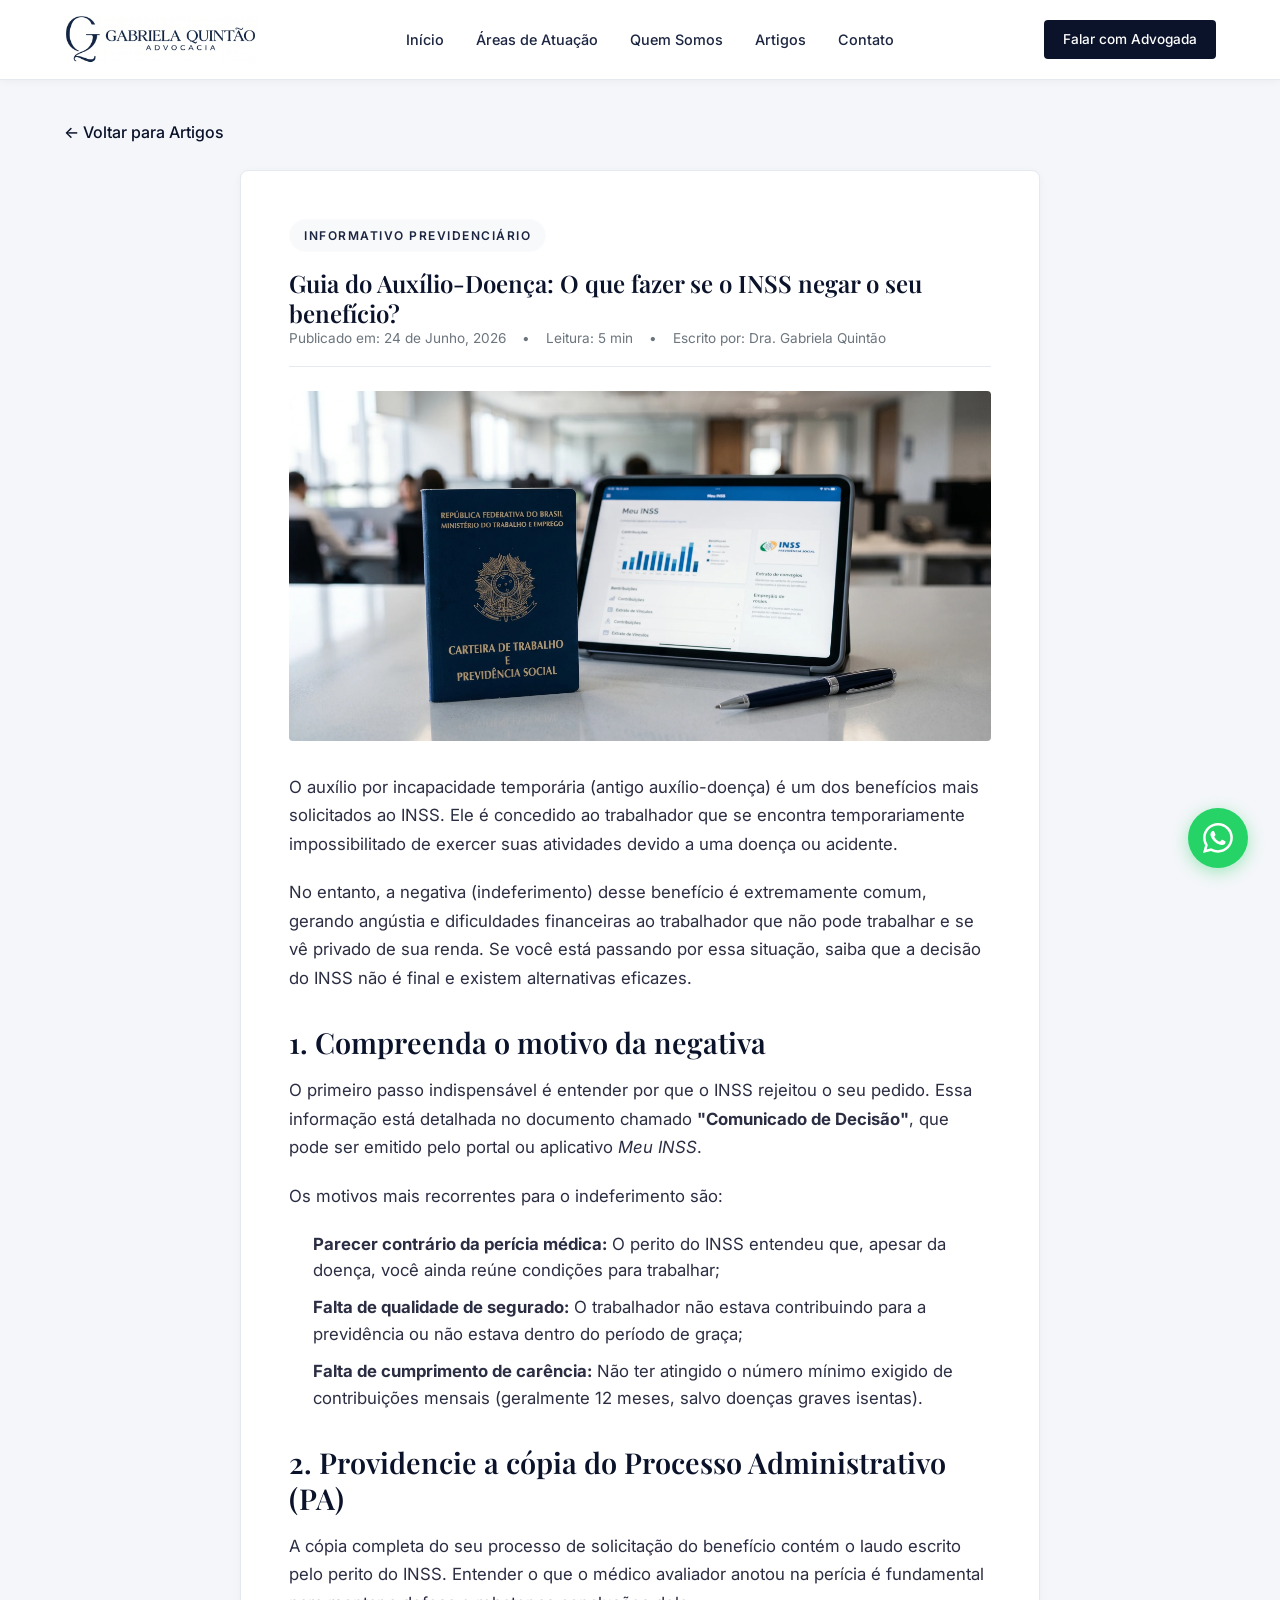
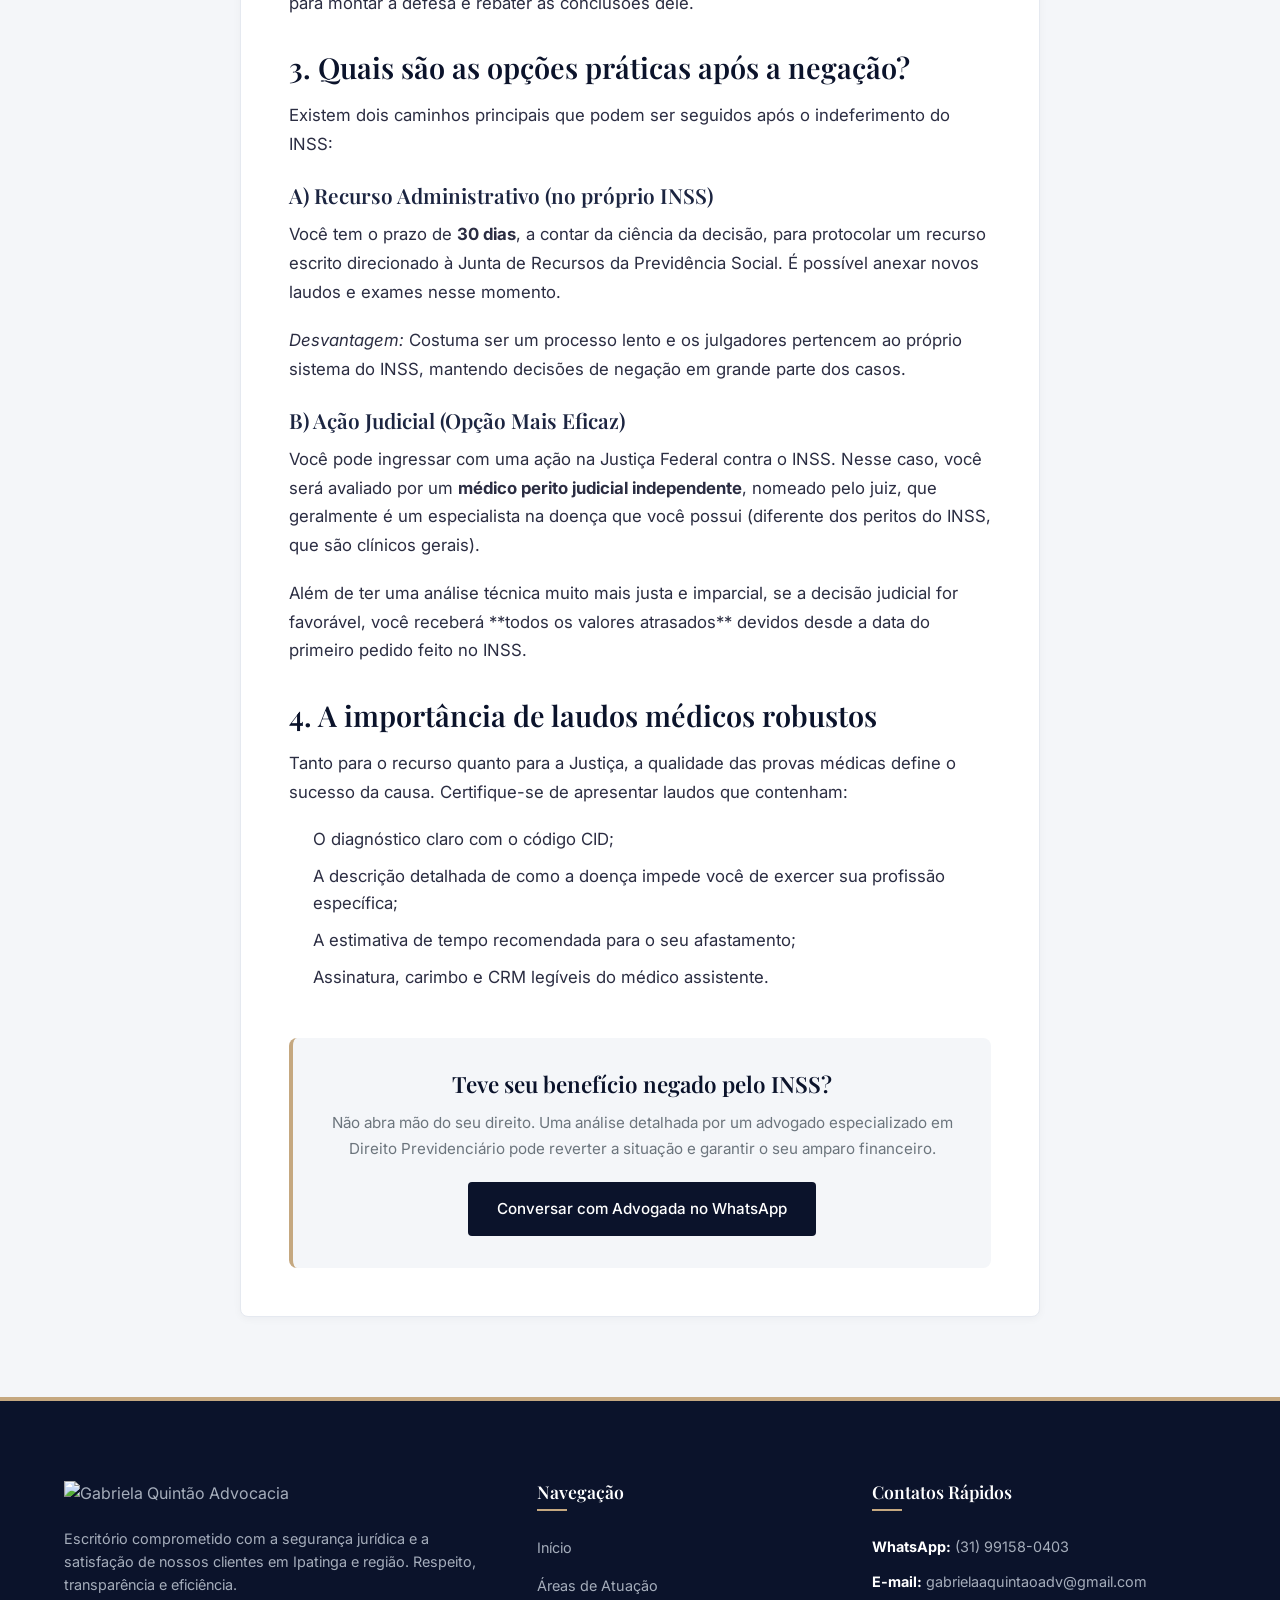
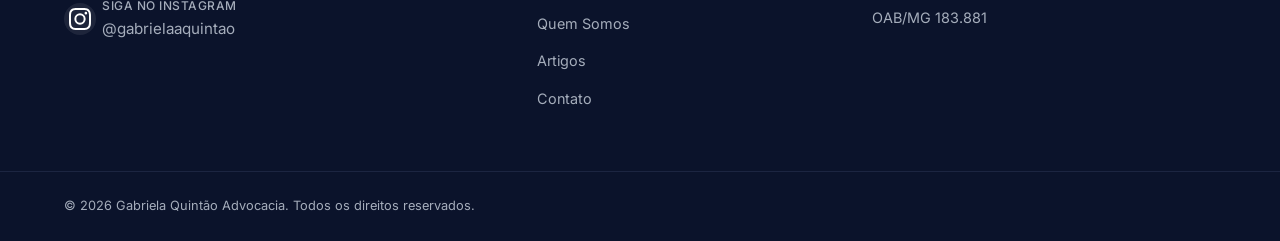
==== commit 224c3320: "ajuste no email da gabriela" ====
--- a/artigo-auxilio-doenca.html
+++ b/artigo-auxilio-doenca.html
@@ -311,7 +311,7 @@
         <div class="footer-contact">
           <h4>Contatos Rápidos</h4>
           <p><strong>WhatsApp:</strong> (31) 99158-0403</p>
-          <p><strong>E-mail:</strong> gabrielaquintaoadv@gmail.com</p>
+          <p><strong>E-mail:</strong> gabrielaaquintaoadv@gmail.com</p>
           <p>OAB/MG 183.881</p>
         </div>
       </div>
--- a/assets/css/style.css
+++ b/assets/css/style.css
@@ -568,55 +568,30 @@
 
 .experience-badge {
   position: absolute;
-  bottom: -20px;
-  right: -20px;
+  bottom: 0;
+  left: 15px;
+  transform: translateY(50%);
   background-color: var(--primary-dark);
   color: var(--bg-white);
-  padding: 14px 24px 14px 20px; /* Compensates for the 4px left border */
+  padding: 16px 22px;
   border-radius: var(--radius-md);
   border-left: 4px solid var(--primary-accent);
   box-shadow: var(--shadow-lg);
   display: flex;
-  flex-direction: column;
   align-items: center;
   justify-content: center;
+  max-width: 240px;
   text-align: center;
 }
 
 
-.exp-number {
-  font-family: "Playfair Display", serif;
-  font-size: 1.7rem;
-  font-weight: 700;
-  line-height: 1;
-  color: var(--primary-accent);
-  display: inline-flex;
-  align-items: center;
-  justify-content: center;
-  gap: 8px;
-  width: 100%;
-  font-variant-numeric: lining-nums;
-  font-feature-settings: "lnum";
-}
-
-.badge-stars {
-  color: var(--bg-white);
-  font-size: 0.85rem; /* slightly smaller to match the smaller 5 */
-  letter-spacing: 1px;
-  line-height: 1;
-  font-family: Arial, sans-serif; /* standard sans-serif stars are perfectly centered */
-  display: inline-flex;
-  align-items: center;
-  transform: translateY(-1px); /* micro-nudge for optical vertical centering */
-  opacity: 0.85; /* slight opacity for visual elegance */
-}
-
 .exp-text {
-  font-size: 0.75rem;
+  font-size: 0.8rem;
   font-weight: 500;
-  text-transform: uppercase;
-  letter-spacing: 1px;
-  margin-top: 4px;
+  letter-spacing: 0.3px;
+  line-height: 1.5;
+  color: rgba(255, 255, 255, 0.9);
+  text-align: center;
 }
 
 .about-content h2 {
@@ -666,154 +641,245 @@
 }
 
 /* ==========================================================================
-   REVIEWS SECTION
+   REPUTATION SECTION (Google Reviews CTA)
    ========================================================================== */
-.reviews-section {
+.reputation-section {
   padding: 100px 0;
   background-color: var(--bg-white);
-}
-
-.reviews-slider-container {
   overflow: hidden;
-  width: 100%;
-  position: relative;
-  padding: 10px 0;
-}
-
-.reviews-track {
-  display: flex;
-  gap: 30px;
-  transition: transform 0.6s cubic-bezier(0.25, 1, 0.5, 1);
-  will-change: transform;
-}
-
-.reviews-track .review-card {
-  flex: 0 0 100%;
-  box-sizing: border-box;
-}
-
-@media (min-width: 768px) {
-  .reviews-track .review-card {
-    flex: 0 0 calc((100% - 30px) / 2);
-  }
-}
-
-@media (min-width: 1024px) {
-  .reviews-track .review-card {
-    flex: 0 0 calc((100% - 60px) / 3);
-  }
-}
-
-.slider-controls {
-  display: flex;
+}
+
+.reputation-inner {
+  display: grid;
+  grid-template-columns: 1fr 1fr;
+  gap: 80px;
+  align-items: center;
+}
+
+/* Left: editorial text */
+.reputation-text {
+  display: flex;
+  flex-direction: column;
+  align-items: flex-start;
+}
+
+.reputation-text h2 {
+  font-size: 2.5rem;
+  margin-bottom: 20px;
+  line-height: 1.2;
+}
+
+.reputation-text p {
+  color: var(--text-muted);
+  font-size: 1.05rem;
+  line-height: 1.7;
+  margin-bottom: 36px;
+}
+
+/* Google Reviews Button */
+.btn-google-reviews {
+  display: inline-flex;
+  align-items: center;
+  gap: 16px;
+  padding: 18px 28px;
+  background-color: var(--bg-white);
+  border: 1.5px solid var(--border-color);
+  border-radius: var(--radius-md);
+  box-shadow: var(--shadow-md);
+  cursor: pointer;
+  transition: var(--transition-smooth);
+  text-decoration: none;
+  color: var(--text-main);
+  min-width: 300px;
+}
+
+.btn-google-reviews:hover {
+  transform: translateY(-3px);
+  box-shadow: var(--shadow-lg);
+  border-color: #4285F4;
+}
+
+.btn-google-reviews:hover .btn-google-arrow {
+  transform: translateX(4px);
+}
+
+.btn-google-icon {
+  width: 40px;
+  height: 40px;
+  background-color: #f8f9fa;
+  border-radius: 50%;
+  display: flex;
+  align-items: center;
   justify-content: center;
-  align-items: center;
-  gap: 20px;
-  margin-top: 30px;
-}
-
-.slider-btn {
+  flex-shrink: 0;
+  border: 1px solid #e8eaed;
+}
+
+.btn-google-label {
+  display: flex;
+  flex-direction: column;
+  flex: 1;
+  text-align: left;
+}
+
+.btn-google-title {
+  font-size: 0.95rem;
+  font-weight: 600;
+  color: var(--primary-dark);
+  line-height: 1.3;
+}
+
+.btn-google-sub {
+  font-size: 0.75rem;
+  color: var(--text-muted);
+  margin-top: 2px;
+}
+
+.btn-google-arrow {
+  color: var(--text-muted);
+  flex-shrink: 0;
+  transition: transform var(--transition-fast);
+}
+
+/* Right: Google Presence Card */
+.reputation-rating-card {
+  display: flex;
+  justify-content: center;
+  align-items: center;
+}
+
+.google-presence-card {
   background-color: var(--bg-white);
   border: 1px solid var(--border-color);
-  color: var(--primary-dark);
+  border-radius: var(--radius-lg);
+  padding: 32px;
+  width: 100%;
+  max-width: 360px;
+  box-shadow: var(--shadow-lg);
+  position: relative;
+  overflow: hidden;
+}
+
+.google-presence-card::before {
+  content: "";
+  position: absolute;
+  top: 0;
+  left: 0;
+  right: 0;
+  height: 3px;
+  background: linear-gradient(90deg, #4285F4, #34A853, #FBBC05, #EA4335);
+  border-radius: var(--radius-lg) var(--radius-lg) 0 0;
+}
+
+/* Card header row */
+.gpc-header {
+  display: flex;
+  align-items: center;
+  justify-content: space-between;
+  margin-bottom: 24px;
+}
+
+.gpc-logo-wrap {
+  display: flex;
+  align-items: center;
+  gap: 8px;
+}
+
+.gpc-platform-name {
+  font-size: 1rem;
+  font-weight: 600;
+  color: var(--text-muted);
+  letter-spacing: 0.3px;
+}
+
+.gpc-tag {
+  font-size: 0.7rem;
+  font-weight: 600;
+  text-transform: uppercase;
+  letter-spacing: 1px;
+  color: #34A853;
+  background-color: rgba(52, 168, 83, 0.08);
+  border: 1px solid rgba(52, 168, 83, 0.2);
+  padding: 3px 10px;
+  border-radius: 50px;
+}
+
+/* Office identity */
+.gpc-identity {
+  display: flex;
+  align-items: center;
+  gap: 14px;
+  margin-bottom: 20px;
+}
+
+.gpc-initials {
   width: 48px;
   height: 48px;
-  border-radius: 50%;
+  background: linear-gradient(135deg, var(--primary-dark) 0%, var(--primary-dark-medium) 100%);
+  color: var(--primary-accent);
+  font-family: "Playfair Display", serif;
+  font-size: 1.1rem;
+  font-weight: 700;
+  border-radius: var(--radius-sm);
   display: flex;
   align-items: center;
   justify-content: center;
-  cursor: pointer;
-  transition: var(--transition-fast);
-  box-shadow: var(--shadow-sm);
-}
-
-.slider-btn:hover {
-  background-color: var(--primary-dark);
-  color: var(--bg-white);
-  border-color: var(--primary-dark);
-  transform: scale(1.05);
-}
-
-.slider-btn:active {
-  transform: scale(0.95);
-}
-
-.review-card {
-  background-color: var(--bg-soft);
-  padding: 32px;
-  border-radius: var(--radius-md);
-  border: 1px solid var(--border-color);
+  flex-shrink: 0;
+}
+
+.gpc-info {
   display: flex;
   flex-direction: column;
-  justify-content: space-between;
-}
-
-.review-stars {
-  color: #f59e0b; /* Golden Yellow */
-  font-size: 1.2rem;
-  margin-bottom: 16px;
-  display: inline-flex;
-  align-items: center;
-  gap: 8px;
-  line-height: 1;
-}
-
-.review-stars::before {
-  content: "";
-  display: inline-block;
-  width: 16px;
-  height: 16px;
-  background-image: url('data:image/svg+xml;utf8,<svg xmlns="http://www.w3.org/2000/svg" viewBox="0 0 18 18"><path fill="%234285F4" d="M17.64 9.2c0-.63-.06-1.25-.16-1.84H9v3.47h4.84c-.21 1.12-.84 2.07-1.8 2.71v2.24h2.91c1.7-1.56 2.69-3.87 2.69-6.58z"/><path fill="%2334A853" d="M9 18c2.43 0 4.47-.8 5.96-2.18l-2.91-2.24c-.8.54-1.84.87-3.05.87-2.35 0-4.33-1.58-5.04-3.71H.92v2.3C2.4 15.98 5.48 18 9 18z"/><path fill="%23FBBC05" d="M3.96 10.74A5.4 5.4 0 0 1 3.6 9c0-.6.1-1.2.27-1.74V4.96H.92A8.99 8.99 0 0 0 0 9c0 1.48.36 2.89.98 4.14l3-2.4z"/><path fill="%23EA4335" d="M9 3.58c1.32 0 2.5.45 3.44 1.35L15 2.4C13.46.99 11.43 0 9 0 5.48 0 2.4 2.02.92 4.96l3.04 2.38C4.67 5.16 6.65 3.58 9 3.58z"/></svg>');
-  background-size: contain;
-  background-repeat: no-repeat;
-  flex-shrink: 0;
-  margin-top: -1px;
-}
-
-.review-text {
+  gap: 3px;
+}
+
+.gpc-name {
+  font-family: "Inter", sans-serif;
   font-size: 0.95rem;
-  color: var(--text-main);
-  line-height: 1.6;
-  margin-bottom: 24px;
-  font-style: italic;
-}
-
-.review-author {
-  display: flex;
-  align-items: center;
-  gap: 12px;
-}
-
-.author-avatar {
-  width: 40px;
-  height: 40px;
-  background: linear-gradient(135deg, #2b3a66 0%, var(--primary-dark) 100%);
-  color: var(--bg-white);
-  display: flex;
-  align-items: center;
-  justify-content: center;
-  border-radius: 50%;
-  font-weight: 600;
-  box-shadow: 0 2px 6px rgba(11, 19, 43, 0.12);
-}
-
-.author-name {
-  display: block;
-  font-size: 0.9rem;
   font-weight: 600;
   color: var(--primary-dark);
-}
-
-.author-label {
-  display: none;
-}
+  line-height: 1.3;
+}
+
+.gpc-category {
+  font-size: 0.8rem;
+  color: var(--text-muted);
+}
+
+/* Divider */
+.gpc-divider {
+  height: 1px;
+  background-color: var(--border-color);
+  margin-bottom: 20px;
+}
+
+/* Details list */
+.gpc-details {
+  display: flex;
+  flex-direction: column;
+  gap: 12px;
+}
+
+.gpc-detail-item {
+  display: flex;
+  align-items: center;
+  gap: 10px;
+  font-size: 0.85rem;
+  color: var(--text-muted);
+}
+
+.gpc-detail-item svg {
+  flex-shrink: 0;
+  color: var(--primary-accent);
+}
+
 
 /* ==========================================================================
    BLOG / ARTICLES
    ========================================================================== */
 .blog-section {
   padding: 100px 0;
-  background-color: var(--bg-soft);
+  background-color: var(--bg-white);
 }
 
 .blog-grid {
@@ -823,7 +889,7 @@
 }
 
 .blog-card {
-  background-color: var(--bg-white);
+  background-color: var(--bg-soft);
   border-radius: var(--radius-md);
   overflow: hidden;
   box-shadow: var(--shadow-sm);
@@ -894,7 +960,7 @@
    ========================================================================== */
 .contact-section {
   padding: 100px 0;
-  background-color: var(--bg-white);
+  background-color: var(--bg-soft);
 }
 
 .contact-grid {
@@ -1153,12 +1219,18 @@
   color: var(--bg-white);
 }
 
-/* Instagram Footer Card */
+/* Social Footer Links */
+.footer-socials {
+  display: flex;
+  flex-direction: column;
+  gap: 4px;
+  margin-top: 20px;
+}
+
 .instagram-card {
   display: inline-flex;
   align-items: center;
   gap: 6px;
-  margin-top: 20px;
   transition: var(--transition-smooth);
 }
 
@@ -1170,8 +1242,8 @@
   display: flex;
   align-items: center;
   justify-content: center;
-  width: 40px;
-  height: 40px;
+  width: 32px;
+  height: 32px;
   background-color: rgba(255, 255, 255, 0.08);
   border-radius: 50%;
   color: #ffffff;
@@ -1180,7 +1252,7 @@
 }
 
 .instagram-card:hover .instagram-icon-box {
-  background-color: var(--primary-accent);
+  background-color: #ffffff;
   color: var(--primary-dark);
 }
 
@@ -1212,13 +1284,66 @@
 .instagram-handle {
   font-size: 0.95rem;
   font-weight: 400;
+  color: #a5adbb;
+  transition: var(--transition-fast);
+}
+
+.instagram-card:hover .instagram-handle {
   color: #ffffff;
+}
+
+/* Google Footer Card */
+.google-footer-card {
+  display: inline-flex;
+  align-items: center;
+  gap: 6px;
+  transition: var(--transition-smooth);
+  text-decoration: none;
+}
+
+.google-footer-card:hover {
+  transform: translateY(-1px);
+}
+
+.google-footer-icon-box {
+  display: flex;
+  align-items: center;
+  justify-content: center;
+  width: 32px;
+  height: 32px;
+  background-color: rgba(255, 255, 255, 0.08);
+  border-radius: 50%;
+  color: #ffffff;
+  flex-shrink: 0;
   transition: var(--transition-fast);
 }
 
-.instagram-card:hover .instagram-handle {
-  color: var(--primary-accent);
-}
+.google-footer-card:hover .google-footer-icon-box {
+  background-color: #ffffff;
+  color: var(--primary-dark);
+}
+
+.google-footer-card .google-footer-icon-box svg {
+  color: #ffffff;
+  display: block;
+  transition: transform var(--transition-fast) ease;
+}
+
+.google-footer-card:hover .google-footer-icon-box svg {
+  color: var(--primary-dark);
+}
+
+.google-footer-handle {
+  font-size: 0.95rem;
+  font-weight: 400;
+  color: #a5adbb;
+  transition: var(--transition-fast);
+}
+
+.google-footer-card:hover .google-footer-handle {
+  color: #ffffff;
+}
+
 
 .footer-bottom {
   border-top: 1px solid #1c2541;
@@ -1336,10 +1461,10 @@
   }
 
   .experience-badge {
-    left: 50%;
+    left: 15px;
     right: auto;
-    transform: translateX(-50%);
-    bottom: -15px;
+    bottom: 0;
+    transform: translateY(50%);
     padding: 8px 18px;
   }
 
@@ -1351,8 +1476,24 @@
     font-size: 0.65rem;
   }
 
-  .reviews-grid {
+  .reputation-inner {
     grid-template-columns: 1fr;
+    gap: 48px;
+  }
+
+  .reputation-text {
+    align-items: center;
+    text-align: center;
+  }
+
+  .reputation-text h2 {
+    font-size: 2rem;
+  }
+
+  .btn-google-reviews {
+    min-width: unset;
+    width: 100%;
+    max-width: 380px;
   }
 
   .blog-grid {
@@ -1382,7 +1523,7 @@
 
   .areas-section,
   .about-section,
-  .reviews-section,
+  .reputation-section,
   .blog-section,
   .contact-section {
     padding: 60px 0;
@@ -1464,19 +1605,15 @@
     font-size: 0.85rem;
   }
 
-  /* Reviews Section */
-  .review-card {
-    padding: 24px;
-  }
-
-  .review-text {
-    font-size: 0.9rem;
-    margin-bottom: 16px;
-  }
-
-  .author-name {
-    font-size: 0.85rem;
-  }
+  /* Reputation Section */
+  .reputation-text h2 {
+    font-size: 1.6rem;
+  }
+
+  .google-presence-card {
+    max-width: 100%;
+  }
+
 
   /* Blog Section */
   .blog-body {
